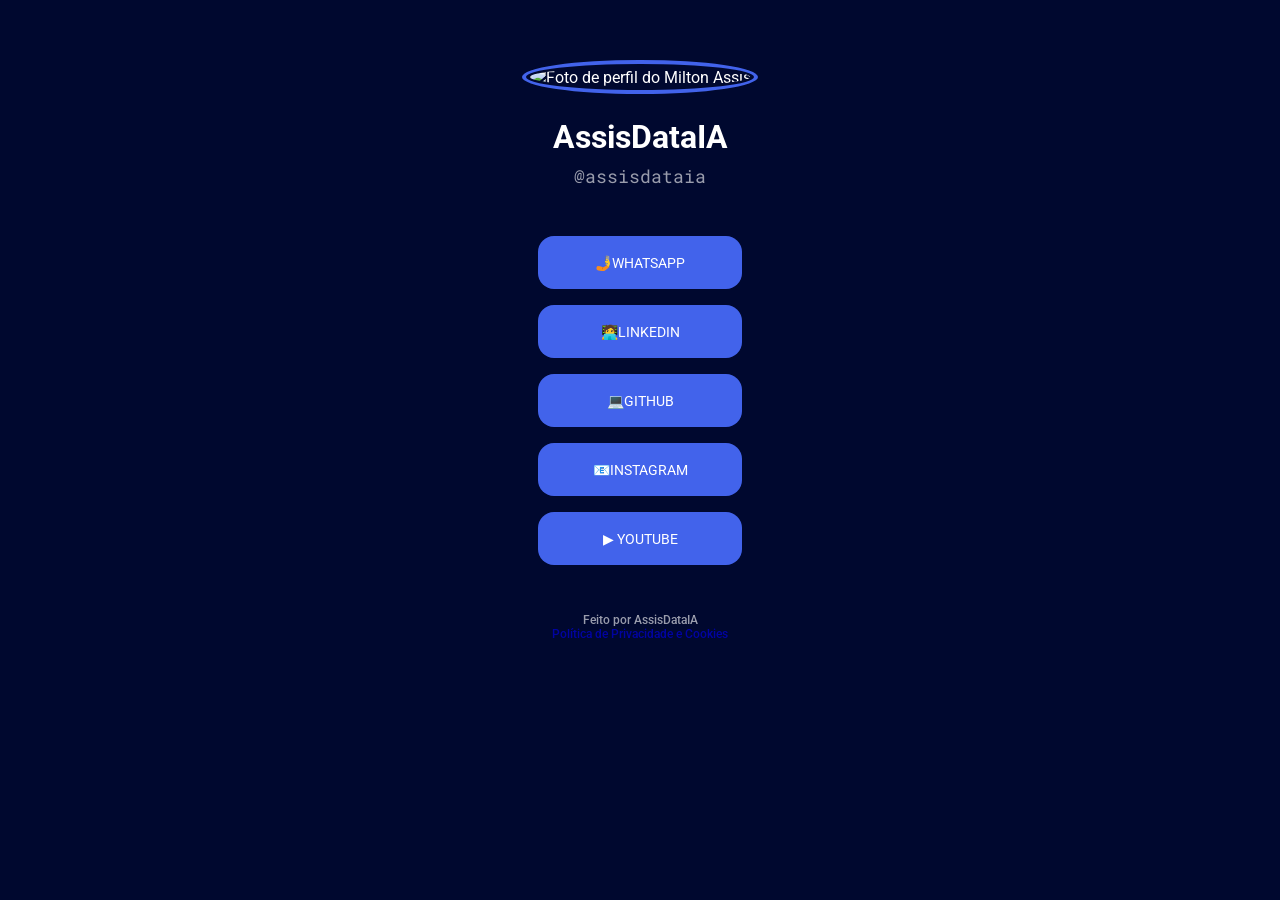
==== index.html @ 0b14fb2a "Initial commit" ====
<!DOCTYPE html>
<html lang="pt-br">
<head>
    <link rel="preconnect" href="https://fonts.googleapis.com" />
    <link rel="preconnect" href="https://fonts.gstatic.com" crossorigin />
    <meta charset="UTF-8" />
    <meta name="viewport" content="width=device-width, initial-scale=1.0" />
    <title>AssisDataIA - Início</title>
    <link href="https://fonts.googleapis.com/css2?family=Roboto+Mono&family=Roboto:wght@500;700&display=swap" rel="stylesheet" />
    <link rel="stylesheet" href="./styles.css" />
</head>

<body class="dark-blue">
    <div class="container">
        <img class="avatar" src="https://github.com/DevAssis.png" alt="Foto de perfil do Milton Assis" />
        <h1>AssisDataIA</h1>
        <p class="username">@assisdataia</p>
        <ul>
            <li><a href="https://wa.me/5544999812162?text=Olá%20DevAssis!" target="_blank">🤳Whatsapp</a></li>
            <li><a href="https://www.linkedin.com/in/miltonbispoassis/" target="_blank">🧑‍💻Linkedin</a></li>
            <li><a href="https://github.com/DevAssis" target="_blank">💻Github</a></li>
            <li><a href="https://www.instagram.com/assisdataia/" target="_blank">📧Instagram</a></li>
            <li><a href="https://www.youtube.com/channel/UCjLsXTiXJ6ayRNOHRwNuBCw" target="_blank">▶ Youtube</a></li>
        </ul>

        <footer>
            Feito por AssisDataIA
            <!-- Link para a política de privacidade no GitHub Pages -->
            <p><a href="/AssisDataIA/politica_privacidade.html" target="_blank">Política de Privacidade e Cookies</a></p>
        </footer>
    </div>
</body>
</html>
---- styles.css ----
* {
  margin: 0;
  padding: 0%;
  box-sizing: border-box;
}

a {
  text-decoration: none;
}

html {
  /* cirar variaveis */
  --bg-color: #EDF2FF;
  --text-color: #00082F;
  --primary-color: #4263EB;
  --primary-color-dark: #2a44ca;
}

body.dark-blue {
  --bg-color: #00082F;
  --text-color: #FFFFFF;
}

body.pink {
  --bg-color: #FFF0F6;
  --testr-color: #1F000B;
  --primary-color: #D6336C;
  --primary-color-dark: #A61E4D;
}


body {
  background: var(--bg-color);
  color: var(--text-color);
  font-family: 'Roboto', sans-serif;
}

.container {
  text-align: center;
  width: 300px;
  margin: 60px auto;
}

img {
  width: 100%;
}

img.avatar {
  border-radius: 50%;
  width: 100px;
  height: 100px;
  border: var(--primary-color) solid 4px;
  padding: 3.7px;
}

h1 {
  margin-top: 24px;
  margin-bottom: 8px;
  font-size: 32px;
}

.username {
  font-family: 'Roboto Mono', monospace;
  font-weight: 400;
  opacity: 0.6;
  font-size: 18px;
}

ul {
  list-style: none;
  margin: 48px;
}

/* style dos botoes */
ul li a {
  height: 53px;
  display: flex;
  align-items: center;
  justify-content: center;
  background: var(--primary-color);
  color: white;
  text-transform: uppercase;
  font-size: 14px;

  margin-bottom: 16px;
  border-radius: 16px;

  transition: background 400ms;
  /*Faz transição de cor lento  */
}

/* Alterar a cor do botao ao passar o mouse */
ul li a:hover {
  background: var(--primary-color-dark);
}

footer {
  font-weight: 500;
  font-size: 12px;
  opacity: 0.6;
  transition: opacity 400ms;
}

footer:hover {
  opacity: 1;
}
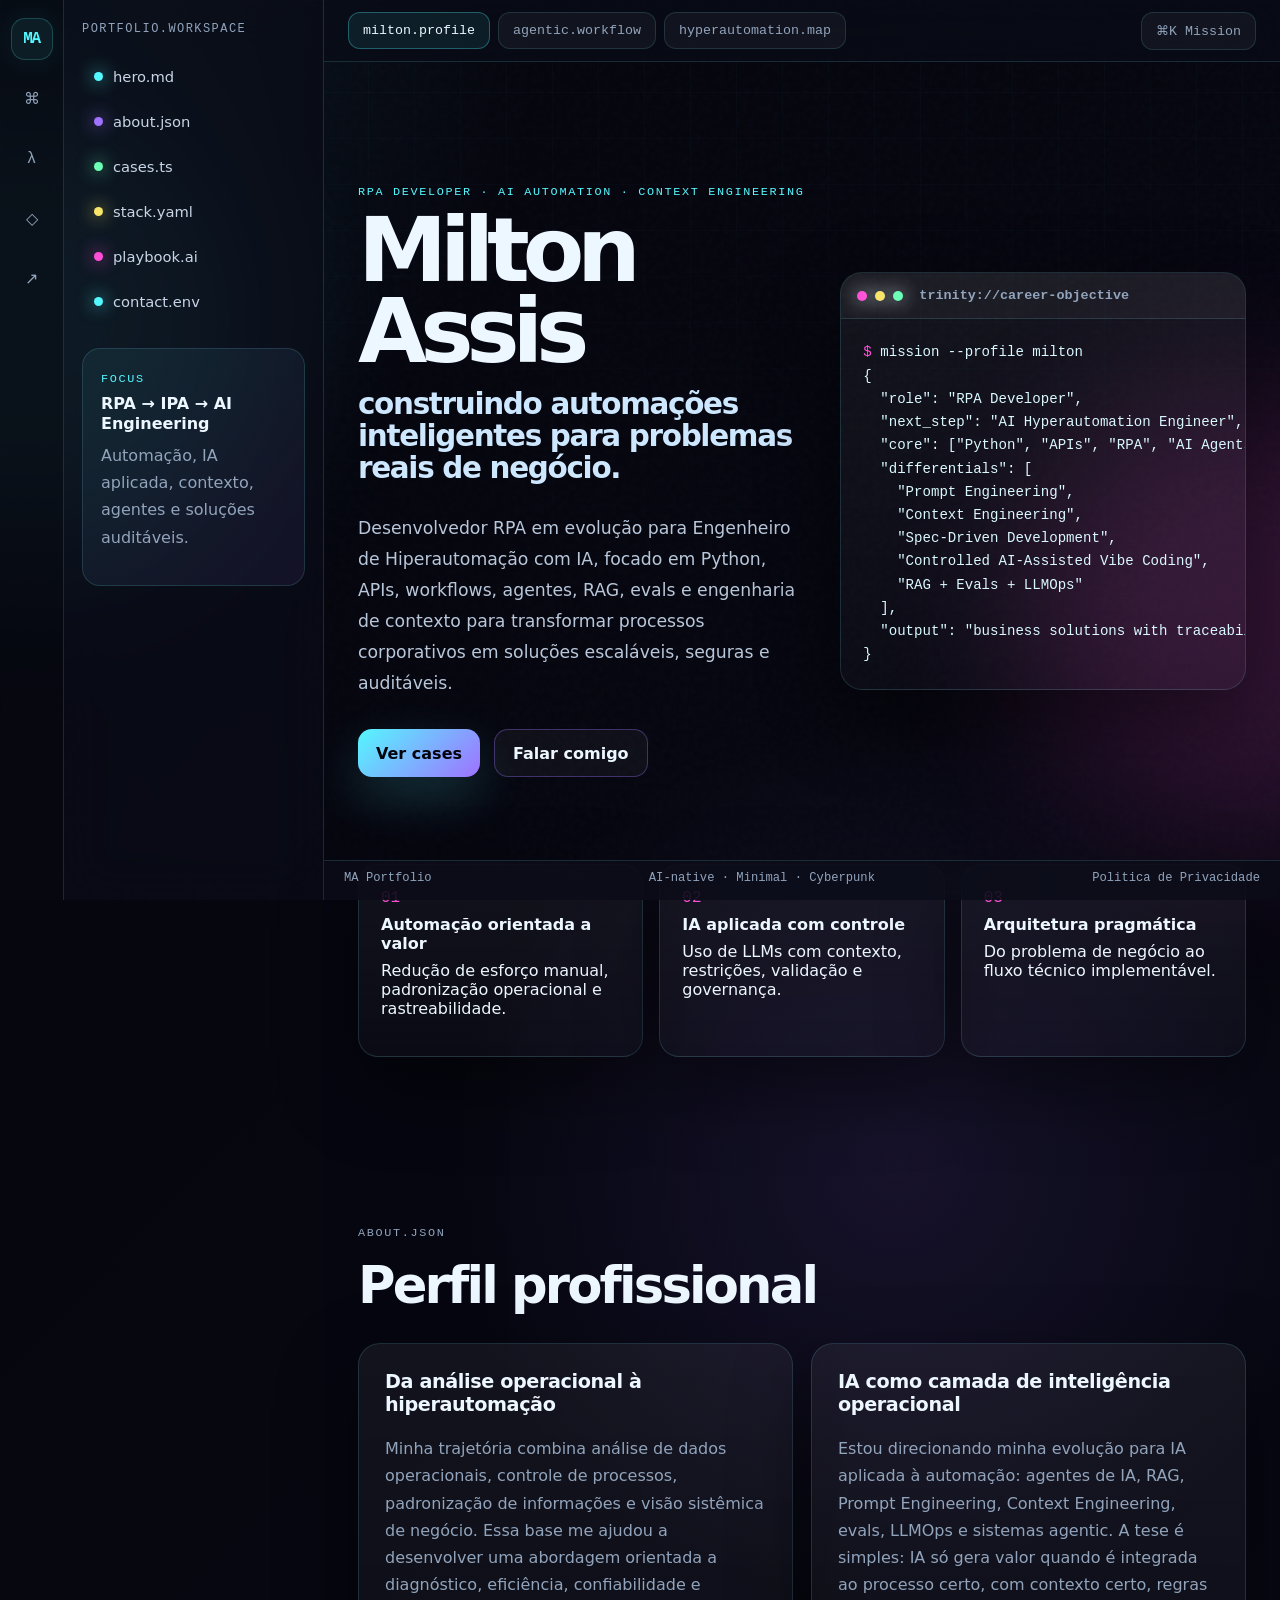
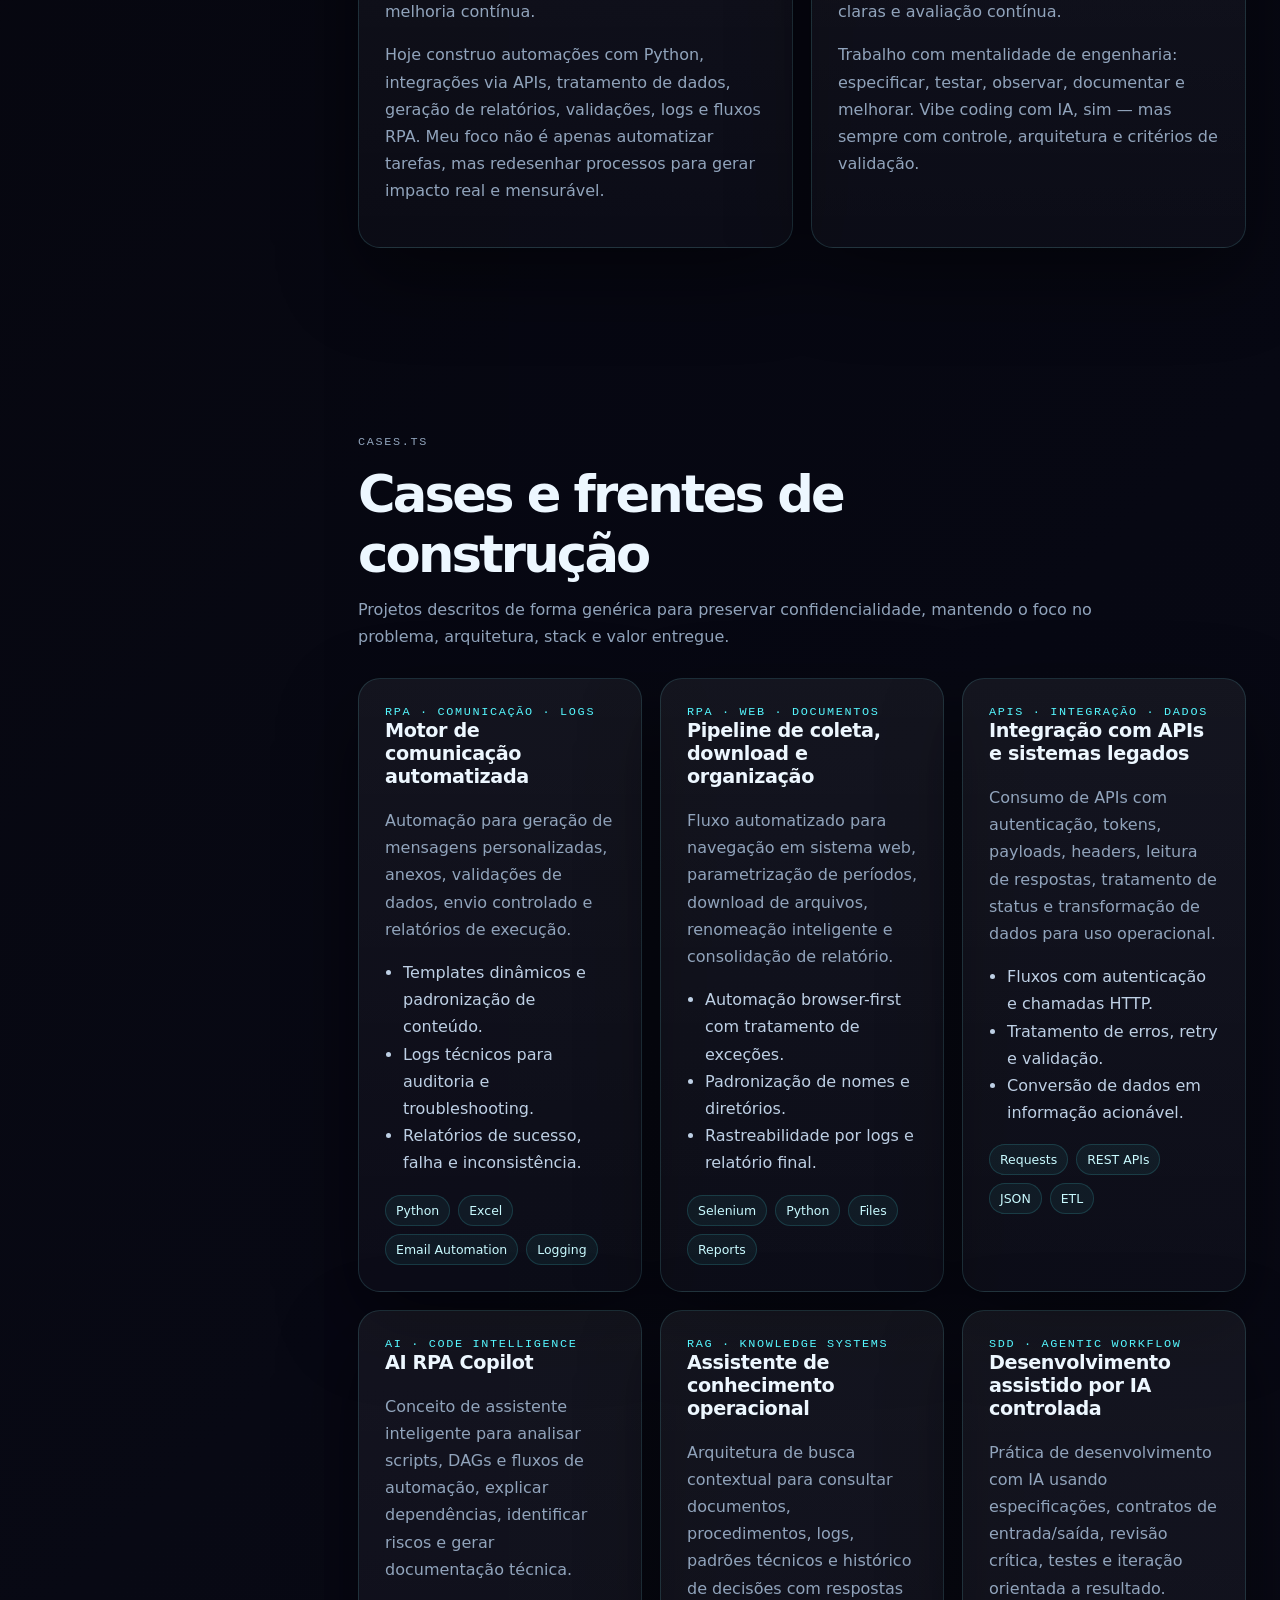
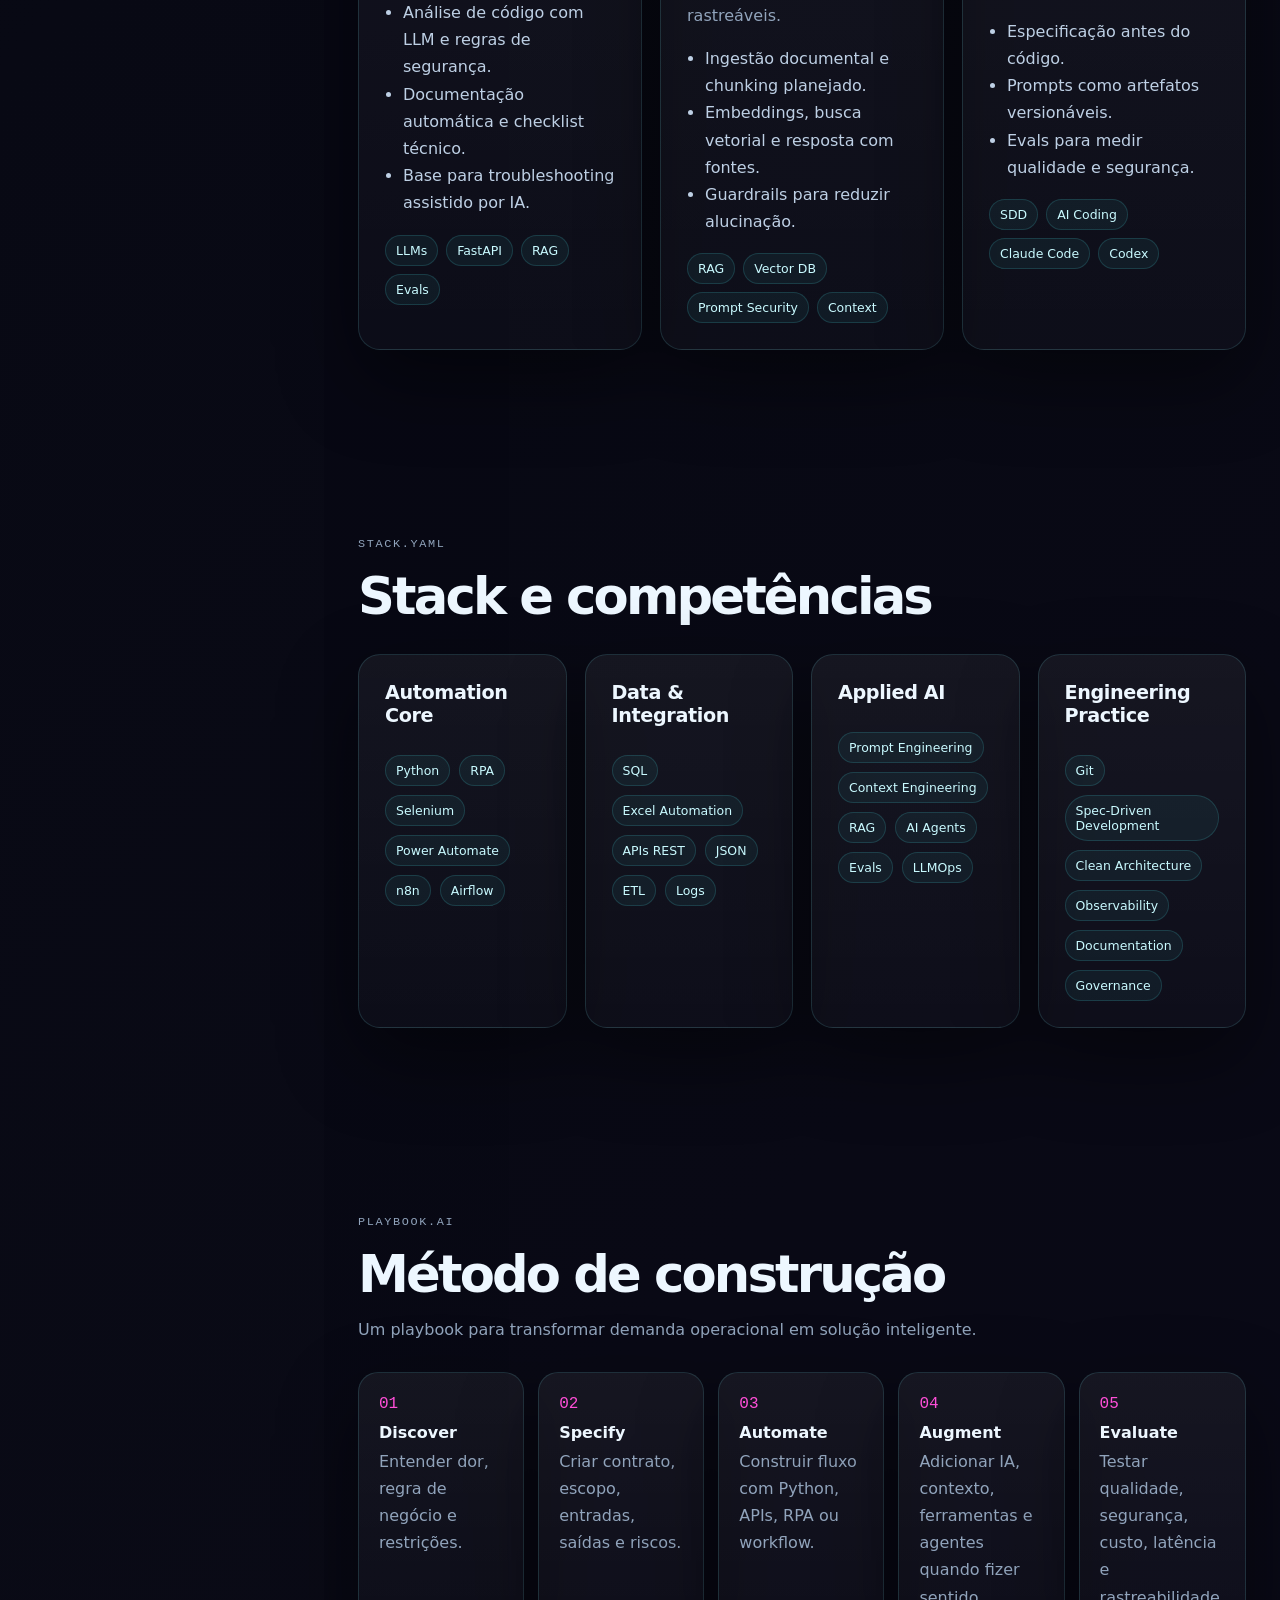
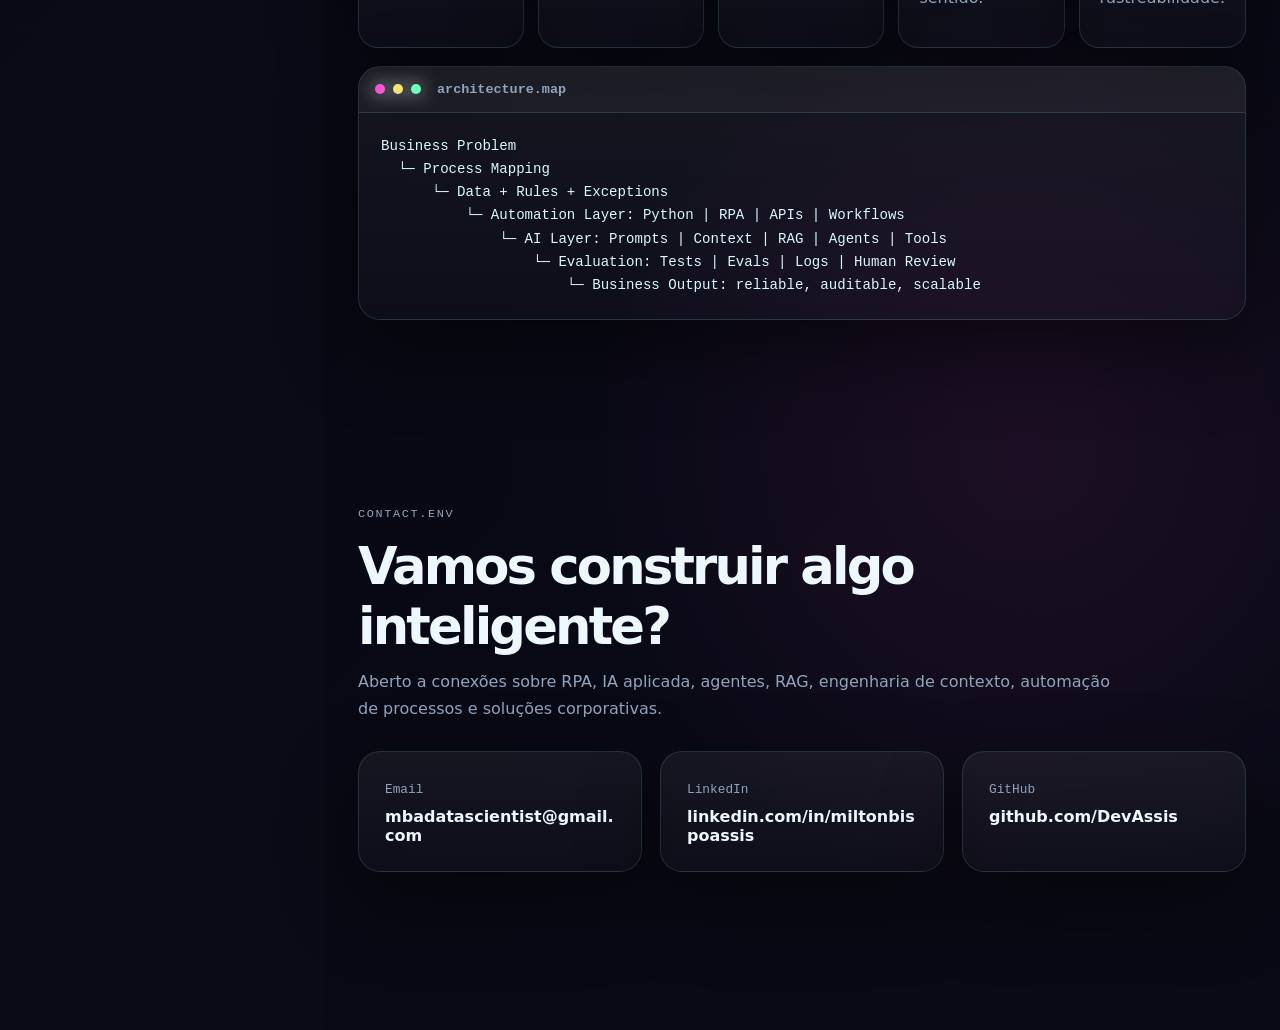
==== commit 4faf4796: "Atuallização do README.md para versão 1.0 do projeto, incluindo o documento de especificação detalha" ====
--- a/index.html
+++ b/index.html
@@ -1,33 +1,395 @@
-<!DOCTYPE html>
-<html lang="pt-br">
-<head>
-    <link rel="preconnect" href="https://fonts.googleapis.com" />
-    <link rel="preconnect" href="https://fonts.gstatic.com" crossorigin />
-    <meta charset="UTF-8" />
-    <meta name="viewport" content="width=device-width, initial-scale=1.0" />
-    <title>AssisDataIA - Início</title>
-    <link href="https://fonts.googleapis.com/css2?family=Roboto+Mono&family=Roboto:wght@500;700&display=swap" rel="stylesheet" />
-    <link rel="stylesheet" href="./styles.css" />
-</head>
-
-<body class="dark-blue">
-    <div class="container">
-        <img class="avatar" src="https://github.com/DevAssis.png" alt="Foto de perfil do Milton Assis" />
-        <h1>AssisDataIA</h1>
-        <p class="username">@assisdataia</p>
-        <ul>
-            <li><a href="https://wa.me/5544999812162?text=Olá%20DevAssis!" target="_blank">🤳Whatsapp</a></li>
-            <li><a href="https://www.linkedin.com/in/miltonbispoassis/" target="_blank">🧑‍💻Linkedin</a></li>
-            <li><a href="https://github.com/DevAssis" target="_blank">💻Github</a></li>
-            <li><a href="https://www.instagram.com/assisdataia/" target="_blank">📧Instagram</a></li>
-            <li><a href="https://www.youtube.com/channel/UCjLsXTiXJ6ayRNOHRwNuBCw" target="_blank">▶ Youtube</a></li>
-        </ul>
-
-        <footer>
-            Feito por AssisDataIA
-            <!-- Link para a política de privacidade no GitHub Pages -->
-            <p><a href="/AssisDataIA/politica_privacidade.html" target="_blank">Política de Privacidade e Cookies</a></p>
-        </footer>
-    </div>
-</body>
-</html>
+<!doctype html>
+<html lang="pt-BR">
+
+<head>
+  <meta charset="utf-8" />
+  <meta name="viewport" content="width=device-width, initial-scale=1" />
+  <meta name="description"
+    content="Portfólio de Milton Assis — RPA Developer em evolução para AI Hyperautomation Engineer, focado em Python, APIs, agentes de IA, RAG, Prompt Engineering e Context Engineering." />
+  <meta name="theme-color" content="#080914" />
+  <title>Milton Assis | AI Hyperautomation Portfolio</title>
+  <link rel="stylesheet" href="styles.css" />
+</head>
+
+<body>
+  <div class="noise"></div>
+  <div class="orb orb-a"></div>
+  <div class="orb orb-b"></div>
+
+  <div class="workspace-shell">
+    <aside class="activity-bar" aria-label="Navegação principal">
+      <a class="activity-logo" href="#top" aria-label="Início">MA</a>
+      <a href="#projects" title="Projetos" aria-label="Projetos">⌘</a>
+      <a href="#stack" title="Stack" aria-label="Stack">λ</a>
+      <a href="#method" title="Método" aria-label="Método">◇</a>
+      <a href="#contact" title="Contato" aria-label="Contato">↗</a>
+    </aside>
+
+    <aside class="explorer-panel">
+      <div class="panel-title">portfolio.workspace</div>
+      <nav class="file-tree" aria-label="Seções do portfólio">
+        <a href="#top"><span class="dot cyan"></span> hero.md</a>
+        <a href="#about"><span class="dot purple"></span> about.json</a>
+        <a href="#projects"><span class="dot green"></span> cases.ts</a>
+        <a href="#stack"><span class="dot yellow"></span> stack.yaml</a>
+        <a href="#method"><span class="dot pink"></span> playbook.ai</a>
+        <a href="#contact"><span class="dot cyan"></span> contact.env</a>
+      </nav>
+
+      <div class="mini-card">
+        <span class="mini-label">Focus</span>
+        <strong>RPA → IPA → AI Engineering</strong>
+        <p>Automação, IA aplicada, contexto, agentes e soluções auditáveis.</p>
+      </div>
+    </aside>
+
+    <main class="editor-surface" id="top">
+      <header class="topbar">
+        <div class="tabs" aria-label="Abas visuais">
+          <button class="tab active">milton.profile</button>
+          <button class="tab js-construction-tab" type="button"
+            data-feature="agentic.workflow">agentic.workflow</button>
+          <button class="tab js-construction-tab" type="button"
+            data-feature="hyperautomation.map">hyperautomation.map</button>
+        </div>
+        <button class="command-button" id="commandButton" type="button">⌘K Mission</button>
+      </header>
+
+      <section class="hero section-grid">
+        <div class="hero-copy reveal">
+          <p class="eyebrow">RPA Developer · AI Automation · Context Engineering</p>
+          <h1>
+            Milton Assis
+            <span>construindo automações inteligentes para problemas reais de negócio.</span>
+          </h1>
+          <p class="hero-text">
+            Desenvolvedor RPA em evolução para Engenheiro de Hiperautomação com IA,
+            focado em Python, APIs, workflows, agentes, RAG, evals e engenharia de contexto
+            para transformar processos corporativos em soluções escaláveis, seguras e auditáveis.
+          </p>
+
+          <div class="cta-row">
+            <a class="btn primary" href="#projects">Ver cases</a>
+            <a class="btn ghost" href="#contact">Falar comigo</a>
+          </div>
+        </div>
+
+        <div class="terminal-card reveal" aria-label="Resumo em formato de terminal">
+          <div class="terminal-header">
+            <span></span><span></span><span></span>
+            <strong>trinity://career-objective</strong>
+          </div>
+          <pre><code><span class="muted">$</span> mission --profile milton
+{
+  "role": "RPA Developer",
+  "next_step": "AI Hyperautomation Engineer",
+  "core": ["Python", "APIs", "RPA", "AI Agents"],
+  "differentials": [
+    "Prompt Engineering",
+    "Context Engineering",
+    "Spec-Driven Development",
+    "Controlled AI-Assisted Vibe Coding",
+    "RAG + Evals + LLMOps"
+  ],
+  "output": "business solutions with traceability"
+}</code></pre>
+        </div>
+      </section>
+
+      <section class="metrics-strip reveal" aria-label="Destaques profissionais">
+        <article>
+          <span>01</span>
+          <strong>Automação orientada a valor</strong>
+          <p>Redução de esforço manual, padronização operacional e rastreabilidade.</p>
+        </article>
+        <article>
+          <span>02</span>
+          <strong>IA aplicada com controle</strong>
+          <p>Uso de LLMs com contexto, restrições, validação e governança.</p>
+        </article>
+        <article>
+          <span>03</span>
+          <strong>Arquitetura pragmática</strong>
+          <p>Do problema de negócio ao fluxo técnico implementável.</p>
+        </article>
+      </section>
+
+      <section class="content-section" id="about">
+        <div class="section-heading reveal">
+          <p class="eyebrow">about.json</p>
+          <h2>Perfil profissional</h2>
+        </div>
+        <div class="about-grid">
+          <article class="glass-card reveal">
+            <h3>Da análise operacional à hiperautomação</h3>
+            <p>
+              Minha trajetória combina análise de dados operacionais, controle de processos,
+              padronização de informações e visão sistêmica de negócio. Essa base me ajudou a
+              desenvolver uma abordagem orientada a diagnóstico, eficiência, confiabilidade e
+              melhoria contínua.
+            </p>
+            <p>
+              Hoje construo automações com Python, integrações via APIs, tratamento de dados,
+              geração de relatórios, validações, logs e fluxos RPA. Meu foco não é apenas
+              automatizar tarefas, mas redesenhar processos para gerar impacto real e mensurável.
+            </p>
+          </article>
+          <article class="glass-card reveal">
+            <h3>IA como camada de inteligência operacional</h3>
+            <p>
+              Estou direcionando minha evolução para IA aplicada à automação: agentes de IA, RAG,
+              Prompt Engineering, Context Engineering, evals, LLMOps e sistemas agentic. A tese é
+              simples: IA só gera valor quando é integrada ao processo certo, com contexto certo,
+              regras claras e avaliação contínua.
+            </p>
+            <p>
+              Trabalho com mentalidade de engenharia: especificar, testar, observar, documentar e
+              melhorar. Vibe coding com IA, sim — mas sempre com controle, arquitetura e critérios
+              de validação.
+            </p>
+          </article>
+        </div>
+      </section>
+
+      <section class="content-section" id="projects">
+        <div class="section-heading reveal">
+          <p class="eyebrow">cases.ts</p>
+          <h2>Cases e frentes de construção</h2>
+          <p>
+            Projetos descritos de forma genérica para preservar confidencialidade, mantendo o foco
+            no problema, arquitetura, stack e valor entregue.
+          </p>
+        </div>
+
+        <div class="project-grid">
+          <article class="project-card reveal">
+            <div class="card-kicker">RPA · Comunicação · Logs</div>
+            <h3>Motor de comunicação automatizada</h3>
+            <p>
+              Automação para geração de mensagens personalizadas, anexos, validações de dados,
+              envio controlado e relatórios de execução.
+            </p>
+            <ul>
+              <li>Templates dinâmicos e padronização de conteúdo.</li>
+              <li>Logs técnicos para auditoria e troubleshooting.</li>
+              <li>Relatórios de sucesso, falha e inconsistência.</li>
+            </ul>
+            <div class="tags"><span>Python</span><span>Excel</span><span>Email Automation</span><span>Logging</span>
+            </div>
+          </article>
+
+          <article class="project-card reveal">
+            <div class="card-kicker">RPA · Web · Documentos</div>
+            <h3>Pipeline de coleta, download e organização</h3>
+            <p>
+              Fluxo automatizado para navegação em sistema web, parametrização de períodos,
+              download de arquivos, renomeação inteligente e consolidação de relatório.
+            </p>
+            <ul>
+              <li>Automação browser-first com tratamento de exceções.</li>
+              <li>Padronização de nomes e diretórios.</li>
+              <li>Rastreabilidade por logs e relatório final.</li>
+            </ul>
+            <div class="tags"><span>Selenium</span><span>Python</span><span>Files</span><span>Reports</span></div>
+          </article>
+
+          <article class="project-card reveal">
+            <div class="card-kicker">APIs · Integração · Dados</div>
+            <h3>Integração com APIs e sistemas legados</h3>
+            <p>
+              Consumo de APIs com autenticação, tokens, payloads, headers, leitura de respostas,
+              tratamento de status e transformação de dados para uso operacional.
+            </p>
+            <ul>
+              <li>Fluxos com autenticação e chamadas HTTP.</li>
+              <li>Tratamento de erros, retry e validação.</li>
+              <li>Conversão de dados em informação acionável.</li>
+            </ul>
+            <div class="tags"><span>Requests</span><span>REST APIs</span><span>JSON</span><span>ETL</span></div>
+          </article>
+
+          <article class="project-card reveal">
+            <div class="card-kicker">AI · Code Intelligence</div>
+            <h3>AI RPA Copilot</h3>
+            <p>
+              Conceito de assistente inteligente para analisar scripts, DAGs e fluxos de automação,
+              explicar dependências, identificar riscos e gerar documentação técnica.
+            </p>
+            <ul>
+              <li>Análise de código com LLM e regras de segurança.</li>
+              <li>Documentação automática e checklist técnico.</li>
+              <li>Base para troubleshooting assistido por IA.</li>
+            </ul>
+            <div class="tags"><span>LLMs</span><span>FastAPI</span><span>RAG</span><span>Evals</span></div>
+          </article>
+
+          <article class="project-card reveal">
+            <div class="card-kicker">RAG · Knowledge Systems</div>
+            <h3>Assistente de conhecimento operacional</h3>
+            <p>
+              Arquitetura de busca contextual para consultar documentos, procedimentos, logs,
+              padrões técnicos e histórico de decisões com respostas rastreáveis.
+            </p>
+            <ul>
+              <li>Ingestão documental e chunking planejado.</li>
+              <li>Embeddings, busca vetorial e resposta com fontes.</li>
+              <li>Guardrails para reduzir alucinação.</li>
+            </ul>
+            <div class="tags"><span>RAG</span><span>Vector DB</span><span>Prompt Security</span><span>Context</span>
+            </div>
+          </article>
+
+          <article class="project-card reveal">
+            <div class="card-kicker">SDD · Agentic Workflow</div>
+            <h3>Desenvolvimento assistido por IA controlada</h3>
+            <p>
+              Prática de desenvolvimento com IA usando especificações, contratos de entrada/saída,
+              revisão crítica, testes e iteração orientada a resultado.
+            </p>
+            <ul>
+              <li>Especificação antes do código.</li>
+              <li>Prompts como artefatos versionáveis.</li>
+              <li>Evals para medir qualidade e segurança.</li>
+            </ul>
+            <div class="tags"><span>SDD</span><span>AI Coding</span><span>Claude Code</span><span>Codex</span></div>
+          </article>
+        </div>
+      </section>
+
+      <section class="content-section" id="stack">
+        <div class="section-heading reveal">
+          <p class="eyebrow">stack.yaml</p>
+          <h2>Stack e competências</h2>
+        </div>
+
+        <div class="stack-grid reveal">
+          <div class="stack-column">
+            <h3>Automation Core</h3>
+            <span>Python</span><span>RPA</span><span>Selenium</span><span>Power
+              Automate</span><span>n8n</span><span>Airflow</span>
+          </div>
+          <div class="stack-column">
+            <h3>Data & Integration</h3>
+            <span>SQL</span><span>Excel Automation</span><span>APIs
+              REST</span><span>JSON</span><span>ETL</span><span>Logs</span>
+          </div>
+          <div class="stack-column">
+            <h3>Applied AI</h3>
+            <span>Prompt Engineering</span><span>Context Engineering</span><span>RAG</span><span>AI
+              Agents</span><span>Evals</span><span>LLMOps</span>
+          </div>
+          <div class="stack-column">
+            <h3>Engineering Practice</h3>
+            <span>Git</span><span>Spec-Driven Development</span><span>Clean
+              Architecture</span><span>Observability</span><span>Documentation</span><span>Governance</span>
+          </div>
+        </div>
+      </section>
+
+      <section class="content-section" id="method">
+        <div class="section-heading reveal">
+          <p class="eyebrow">playbook.ai</p>
+          <h2>Método de construção</h2>
+          <p>Um playbook para transformar demanda operacional em solução inteligente.</p>
+        </div>
+
+        <div class="pipeline reveal" aria-label="Pipeline de solução">
+          <div><span>01</span><strong>Discover</strong>
+            <p>Entender dor, regra de negócio e restrições.</p>
+          </div>
+          <div><span>02</span><strong>Specify</strong>
+            <p>Criar contrato, escopo, entradas, saídas e riscos.</p>
+          </div>
+          <div><span>03</span><strong>Automate</strong>
+            <p>Construir fluxo com Python, APIs, RPA ou workflow.</p>
+          </div>
+          <div><span>04</span><strong>Augment</strong>
+            <p>Adicionar IA, contexto, ferramentas e agentes quando fizer sentido.</p>
+          </div>
+          <div><span>05</span><strong>Evaluate</strong>
+            <p>Testar qualidade, segurança, custo, latência e rastreabilidade.</p>
+          </div>
+        </div>
+
+        <div class="code-window reveal">
+          <div class="terminal-header">
+            <span></span><span></span><span></span>
+            <strong>architecture.map</strong>
+          </div>
+          <pre><code>Business Problem
+  └─ Process Mapping
+      └─ Data + Rules + Exceptions
+          └─ Automation Layer: Python | RPA | APIs | Workflows
+              └─ AI Layer: Prompts | Context | RAG | Agents | Tools
+                  └─ Evaluation: Tests | Evals | Logs | Human Review
+                      └─ Business Output: reliable, auditable, scalable</code></pre>
+        </div>
+      </section>
+
+      <section class="content-section contact-section" id="contact">
+        <div class="section-heading reveal">
+          <p class="eyebrow">contact.env</p>
+          <h2>Vamos construir algo inteligente?</h2>
+          <p>
+            Aberto a conexões sobre RPA, IA aplicada, agentes, RAG, engenharia de contexto,
+            automação de processos e soluções corporativas.
+          </p>
+        </div>
+
+        <div class="contact-grid reveal">
+          <a class="contact-card" href="mailto:mbadatascientist@gmail.com">
+            <span>Email</span>
+            <strong>mbadatascientist@gmail.com</strong>
+          </a>
+          <a class="contact-card" href="https://linkedin.com/in/miltonbispoassis" target="_blank" rel="noreferrer">
+            <span>LinkedIn</span>
+            <strong>linkedin.com/in/miltonbispoassis</strong>
+          </a>
+          <a class="contact-card" href="https://github.com/DevAssis" target="_blank" rel="noreferrer">
+            <span>GitHub</span>
+            <strong>github.com/DevAssis</strong>
+          </a>
+        </div>
+      </section>
+
+      <footer class="statusbar">
+        <span>MA Portfolio</span>
+        <span>AI-native · Minimal · Cyberpunk</span>
+        <span><a href="politica_privacidade.html">Politica de Privacidade</a></span>
+      </footer>
+    </main>
+  </div>
+
+  <div class="command-palette" id="commandPalette" aria-hidden="true" aria-labelledby="commandPaletteTitle"
+    role="dialog" aria-modal="true" tabindex="-1">
+    <div class="palette-box">
+      <h2 class="sr-only" id="commandPaletteTitle">Paleta de comandos</h2>
+      <div class="palette-input">⌘K <span>mission.search</span></div>
+      <a href="#projects">Ver cases de automação</a>
+      <a href="#stack">Explorar stack técnica</a>
+      <a href="#method">Ver método de construção</a>
+      <a href="#contact">Abrir contato</a>
+      <a href="politica_privacidade.html">Abrir politica de privacidade</a>
+    </div>
+  </div>
+
+  <div class="construction-modal" id="constructionModal" aria-hidden="true" aria-labelledby="constructionTitle"
+    role="dialog" aria-modal="true" tabindex="-1">
+    <div class="construction-box">
+      <p class="mini-label">status.system</p>
+      <h2 id="constructionTitle">Pagina em construcao</h2>
+      <p>
+        A guia <strong id="constructionFeatureName">feature</strong> ainda esta em desenvolvimento.
+      </p>
+      <p class="construction-subtext">
+        Em breve esta area tera conteudo completo sobre <strong id="constructionFeatureName">feature</strong>. Fique a
+        vontade para explorar as outras seções do portfolio ou entrar em contato para saber mais!
+      </p>
+      <button class="btn ghost construction-close" id="constructionCloseButton" type="button">Fechar</button>
+    </div>
+  </div>
+
+  <script src="script.js"></script>
+</body>
+
+</html>
--- a/styles.css
+++ b/styles.css
@@ -1,106 +1,885 @@
-* {
-  margin: 0;
-  padding: 0%;
-  box-sizing: border-box;
-}
-
-a {
-  text-decoration: none;
-}
-
-html {
-  /* cirar variaveis */
-  --bg-color: #EDF2FF;
-  --text-color: #00082F;
-  --primary-color: #4263EB;
-  --primary-color-dark: #2a44ca;
-}
-
-body.dark-blue {
-  --bg-color: #00082F;
-  --text-color: #FFFFFF;
-}
-
-body.pink {
-  --bg-color: #FFF0F6;
-  --testr-color: #1F000B;
-  --primary-color: #D6336C;
-  --primary-color-dark: #A61E4D;
-}
-
-
-body {
-  background: var(--bg-color);
-  color: var(--text-color);
-  font-family: 'Roboto', sans-serif;
-}
-
-.container {
-  text-align: center;
-  width: 300px;
-  margin: 60px auto;
-}
-
-img {
-  width: 100%;
-}
-
-img.avatar {
-  border-radius: 50%;
-  width: 100px;
-  height: 100px;
-  border: var(--primary-color) solid 4px;
-  padding: 3.7px;
-}
-
-h1 {
-  margin-top: 24px;
-  margin-bottom: 8px;
-  font-size: 32px;
-}
-
-.username {
-  font-family: 'Roboto Mono', monospace;
-  font-weight: 400;
-  opacity: 0.6;
-  font-size: 18px;
-}
-
-ul {
-  list-style: none;
-  margin: 48px;
-}
-
-/* style dos botoes */
-ul li a {
-  height: 53px;
-  display: flex;
-  align-items: center;
-  justify-content: center;
-  background: var(--primary-color);
-  color: white;
-  text-transform: uppercase;
-  font-size: 14px;
-
-  margin-bottom: 16px;
-  border-radius: 16px;
-
-  transition: background 400ms;
-  /*Faz transição de cor lento  */
-}
-
-/* Alterar a cor do botao ao passar o mouse */
-ul li a:hover {
-  background: var(--primary-color-dark);
-}
-
-footer {
-  font-weight: 500;
-  font-size: 12px;
-  opacity: 0.6;
-  transition: opacity 400ms;
-}
-
-footer:hover {
-  opacity: 1;
-}+:root {
+  --bg: #070711;
+  --bg-2: #0d1020;
+  --panel: rgba(15, 18, 34, 0.78);
+  --panel-2: rgba(20, 25, 48, 0.64);
+  --border: rgba(130, 245, 255, 0.14);
+  --border-strong: rgba(159, 114, 255, 0.34);
+  --text: #edf7ff;
+  --muted: #91a4bc;
+  --cyan: #55f7ff;
+  --purple: #9f72ff;
+  --pink: #ff4fd8;
+  --green: #6cffb5;
+  --yellow: #f7e46a;
+  --shadow: 0 30px 80px rgba(0, 0, 0, 0.45);
+  --radius: 22px;
+  --font: Inter, ui-sans-serif, system-ui, -apple-system, BlinkMacSystemFont, "Segoe UI", sans-serif;
+  --mono: "Cascadia Code", "Fira Code", "SFMono-Regular", Consolas, monospace;
+}
+
+* {
+  box-sizing: border-box;
+}
+
+html {
+  scroll-behavior: smooth;
+}
+
+body {
+  margin: 0;
+  min-height: 100vh;
+  background:
+    radial-gradient(circle at top left, rgba(85, 247, 255, 0.12), transparent 34rem),
+    radial-gradient(circle at 70% 20%, rgba(159, 114, 255, 0.14), transparent 28rem),
+    radial-gradient(circle at 80% 90%, rgba(255, 79, 216, 0.10), transparent 28rem),
+    linear-gradient(135deg, #05050c 0%, #080914 46%, #0c0c18 100%);
+  color: var(--text);
+  font-family: var(--font);
+  overflow-x: hidden;
+}
+
+body::before {
+  content: "";
+  position: fixed;
+  inset: 0;
+  pointer-events: none;
+  background-image:
+    linear-gradient(rgba(85, 247, 255, 0.035) 1px, transparent 1px),
+    linear-gradient(90deg, rgba(85, 247, 255, 0.035) 1px, transparent 1px);
+  background-size: 46px 46px;
+  mask-image: linear-gradient(to bottom, rgba(0,0,0,.9), transparent 85%);
+}
+
+a {
+  color: inherit;
+  text-decoration: none;
+}
+
+:focus-visible {
+  outline: 2px solid rgba(85, 247, 255, 0.8);
+  outline-offset: 3px;
+}
+
+.sr-only {
+  position: absolute;
+  width: 1px;
+  height: 1px;
+  padding: 0;
+  margin: -1px;
+  overflow: hidden;
+  clip: rect(0, 0, 0, 0);
+  white-space: nowrap;
+  border: 0;
+}
+
+.noise {
+  position: fixed;
+  inset: 0;
+  pointer-events: none;
+  opacity: 0.08;
+  background-image: url("data:image/svg+xml,%3Csvg viewBox='0 0 200 200' xmlns='http://www.w3.org/2000/svg'%3E%3Cfilter id='n'%3E%3CfeTurbulence type='fractalNoise' baseFrequency='.75' numOctaves='3' stitchTiles='stitch'/%3E%3C/filter%3E%3Crect width='100%25' height='100%25' filter='url(%23n)' opacity='.35'/%3E%3C/svg%3E");
+  z-index: 0;
+}
+
+.orb {
+  position: fixed;
+  width: 28rem;
+  height: 28rem;
+  border-radius: 999px;
+  filter: blur(80px);
+  opacity: 0.22;
+  pointer-events: none;
+}
+
+.orb-a {
+  left: -12rem;
+  top: 8rem;
+  background: var(--cyan);
+}
+
+.orb-b {
+  right: -12rem;
+  bottom: 4rem;
+  background: var(--pink);
+}
+
+.workspace-shell {
+  position: relative;
+  z-index: 1;
+  min-height: 100vh;
+  display: grid;
+  grid-template-columns: 64px 260px minmax(0, 1fr);
+  gap: 0;
+}
+
+.activity-bar,
+.explorer-panel,
+.topbar,
+.statusbar {
+  backdrop-filter: blur(24px);
+}
+
+.activity-bar {
+  position: sticky;
+  top: 0;
+  height: 100vh;
+  background: rgba(7, 8, 17, 0.82);
+  border-right: 1px solid var(--border);
+  display: flex;
+  flex-direction: column;
+  align-items: center;
+  padding: 18px 10px;
+  gap: 18px;
+}
+
+.activity-bar a {
+  width: 42px;
+  height: 42px;
+  border-radius: 14px;
+  display: grid;
+  place-items: center;
+  color: var(--muted);
+  border: 1px solid transparent;
+  transition: 0.2s ease;
+  font-family: var(--mono);
+}
+
+.activity-bar a:hover,
+.activity-logo {
+  color: var(--cyan) !important;
+  border-color: rgba(85, 247, 255, 0.2) !important;
+  background: rgba(85, 247, 255, 0.07);
+  box-shadow: 0 0 30px rgba(85, 247, 255, 0.08);
+}
+
+.activity-logo {
+  font-weight: 900;
+  letter-spacing: -0.08em;
+}
+
+.explorer-panel {
+  position: sticky;
+  top: 0;
+  height: 100vh;
+  background: rgba(10, 12, 24, 0.74);
+  border-right: 1px solid var(--border);
+  padding: 22px 18px;
+  overflow: auto;
+}
+
+.panel-title {
+  color: var(--muted);
+  font-family: var(--mono);
+  font-size: 0.75rem;
+  text-transform: uppercase;
+  letter-spacing: 0.12em;
+  margin-bottom: 22px;
+}
+
+.file-tree {
+  display: grid;
+  gap: 8px;
+}
+
+.file-tree a {
+  display: flex;
+  align-items: center;
+  gap: 10px;
+  padding: 10px 12px;
+  border-radius: 12px;
+  color: #c8d5e6;
+  font-size: 0.92rem;
+  transition: 0.18s ease;
+}
+
+.file-tree a:hover {
+  color: var(--text);
+  background: rgba(255, 255, 255, 0.055);
+}
+
+.dot {
+  width: 9px;
+  height: 9px;
+  border-radius: 99px;
+  display: inline-flex;
+  box-shadow: 0 0 18px currentColor;
+}
+
+.cyan { color: var(--cyan); background: var(--cyan); }
+.purple { color: var(--purple); background: var(--purple); }
+.green { color: var(--green); background: var(--green); }
+.yellow { color: var(--yellow); background: var(--yellow); }
+.pink { color: var(--pink); background: var(--pink); }
+
+.mini-card {
+  margin-top: 28px;
+  padding: 18px;
+  border: 1px solid var(--border);
+  border-radius: 18px;
+  background: linear-gradient(135deg, rgba(85,247,255,0.07), rgba(159,114,255,0.08));
+}
+
+.mini-label,
+.eyebrow,
+.card-kicker {
+  color: var(--cyan);
+  font-family: var(--mono);
+  font-size: 0.74rem;
+  letter-spacing: 0.14em;
+  text-transform: uppercase;
+}
+
+.mini-card strong {
+  display: block;
+  margin: 8px 0;
+  line-height: 1.25;
+}
+
+.mini-card p,
+.section-heading p,
+.project-card p,
+.about-grid p,
+.pipeline p {
+  color: var(--muted);
+  line-height: 1.7;
+}
+
+.editor-surface {
+  min-width: 0;
+  background: rgba(7, 7, 17, 0.24);
+}
+
+.topbar {
+  position: sticky;
+  top: 0;
+  z-index: 10;
+  height: 62px;
+  padding: 0 24px;
+  display: flex;
+  align-items: center;
+  justify-content: space-between;
+  background: rgba(10, 12, 24, 0.68);
+  border-bottom: 1px solid var(--border);
+}
+
+.tabs {
+  display: flex;
+  gap: 8px;
+  overflow-x: auto;
+}
+
+.tab,
+.command-button {
+  border: 1px solid var(--border);
+  background: rgba(255, 255, 255, 0.045);
+  color: var(--muted);
+  border-radius: 12px;
+  padding: 10px 14px;
+  font-family: var(--mono);
+  cursor: pointer;
+}
+
+.tab.active,
+.command-button:hover {
+  color: var(--text);
+  border-color: rgba(85, 247, 255, 0.3);
+  background: rgba(85, 247, 255, 0.08);
+}
+
+.section-grid,
+.content-section {
+  max-width: 1180px;
+  margin: 0 auto;
+  padding: 92px 34px;
+}
+
+.hero {
+  min-height: calc(100vh - 62px);
+  display: grid;
+  grid-template-columns: minmax(0, 1.05fr) minmax(320px, 0.95fr);
+  align-items: center;
+  gap: 34px;
+}
+
+h1,
+h2,
+h3,
+p {
+  margin-top: 0;
+}
+
+h1 {
+  font-size: clamp(3rem, 7vw, 6.6rem);
+  line-height: 0.9;
+  letter-spacing: -0.08em;
+  margin-bottom: 28px;
+}
+
+h1 span {
+  display: block;
+  margin-top: 16px;
+  font-size: clamp(1.4rem, 2.3vw, 2.3rem);
+  line-height: 1.1;
+  letter-spacing: -0.045em;
+  color: #cde7ff;
+  max-width: 850px;
+}
+
+h2 {
+  font-size: clamp(2rem, 4vw, 4rem);
+  letter-spacing: -0.055em;
+  margin-bottom: 12px;
+}
+
+h3 {
+  font-size: 1.2rem;
+  letter-spacing: -0.02em;
+}
+
+.hero-text {
+  max-width: 760px;
+  color: #b8c7da;
+  font-size: 1.08rem;
+  line-height: 1.8;
+}
+
+.cta-row {
+  display: flex;
+  flex-wrap: wrap;
+  gap: 14px;
+  margin-top: 30px;
+}
+
+.btn {
+  display: inline-flex;
+  align-items: center;
+  justify-content: center;
+  min-height: 48px;
+  padding: 0 18px;
+  border-radius: 14px;
+  font-weight: 750;
+  transition: transform .2s ease, box-shadow .2s ease, border-color .2s ease;
+}
+
+.btn:hover {
+  transform: translateY(-2px);
+}
+
+.btn.primary {
+  background: linear-gradient(135deg, var(--cyan), var(--purple));
+  color: #02030b;
+  box-shadow: 0 20px 50px rgba(85, 247, 255, 0.18);
+}
+
+.btn.ghost {
+  border: 1px solid var(--border-strong);
+  background: rgba(255, 255, 255, 0.04);
+}
+
+.terminal-card,
+.code-window,
+.glass-card,
+.project-card,
+.stack-column,
+.pipeline div,
+.contact-card,
+.metrics-strip article {
+  border: 1px solid var(--border);
+  background: linear-gradient(180deg, rgba(255,255,255,0.055), rgba(255,255,255,0.025));
+  box-shadow: var(--shadow);
+}
+
+.terminal-card,
+.code-window {
+  border-radius: var(--radius);
+  overflow: hidden;
+}
+
+.terminal-header {
+  height: 46px;
+  display: flex;
+  align-items: center;
+  gap: 8px;
+  padding: 0 16px;
+  border-bottom: 1px solid var(--border);
+  background: rgba(255, 255, 255, 0.04);
+}
+
+.terminal-header span {
+  width: 10px;
+  height: 10px;
+  border-radius: 99px;
+  background: var(--pink);
+  box-shadow: 0 0 18px currentColor;
+}
+
+.terminal-header span:nth-child(2) { background: var(--yellow); }
+.terminal-header span:nth-child(3) { background: var(--green); }
+.terminal-header strong {
+  margin-left: 8px;
+  color: var(--muted);
+  font-family: var(--mono);
+  font-size: 0.84rem;
+}
+
+pre {
+  margin: 0;
+  padding: 22px;
+  overflow: auto;
+  color: #daf8ff;
+  font-family: var(--mono);
+  font-size: 0.88rem;
+  line-height: 1.65;
+}
+
+.muted {
+  color: var(--pink);
+}
+
+.metrics-strip {
+  max-width: 1180px;
+  margin: -36px auto 0;
+  padding: 0 34px 74px;
+  display: grid;
+  grid-template-columns: repeat(3, 1fr);
+  gap: 16px;
+}
+
+.metrics-strip article {
+  padding: 22px;
+  border-radius: 20px;
+}
+
+.metrics-strip span,
+.pipeline span {
+  color: var(--pink);
+  font-family: var(--mono);
+}
+
+.metrics-strip strong {
+  display: block;
+  margin: 8px 0;
+}
+
+.section-heading {
+  max-width: 760px;
+  margin-bottom: 28px;
+}
+
+.about-grid,
+.project-grid,
+.contact-grid {
+  display: grid;
+  gap: 18px;
+}
+
+.about-grid {
+  grid-template-columns: repeat(2, 1fr);
+}
+
+.glass-card,
+.project-card,
+.stack-column,
+.contact-card {
+  border-radius: var(--radius);
+  padding: 26px;
+}
+
+.project-grid {
+  grid-template-columns: repeat(3, minmax(0, 1fr));
+}
+
+.project-card {
+  min-height: 100%;
+  transition: transform .2s ease, border-color .2s ease, background .2s ease;
+}
+
+.project-card:hover,
+.contact-card:hover {
+  transform: translateY(-4px);
+  border-color: rgba(85, 247, 255, 0.34);
+  background: linear-gradient(180deg, rgba(85,247,255,0.07), rgba(159,114,255,0.04));
+}
+
+.project-card ul {
+  padding-left: 18px;
+  color: #bed0e5;
+  line-height: 1.7;
+}
+
+.tags {
+  display: flex;
+  flex-wrap: wrap;
+  gap: 8px;
+  margin-top: 18px;
+}
+
+.tags span,
+.stack-column span {
+  display: inline-flex;
+  border: 1px solid rgba(85, 247, 255, 0.15);
+  background: rgba(85, 247, 255, 0.055);
+  color: #c9faff;
+  padding: 7px 10px;
+  border-radius: 999px;
+  font-size: 0.78rem;
+}
+
+.stack-grid {
+  display: grid;
+  grid-template-columns: repeat(4, minmax(0, 1fr));
+  gap: 18px;
+}
+
+.stack-column {
+  display: flex;
+  flex-wrap: wrap;
+  align-content: flex-start;
+  gap: 9px;
+}
+
+.stack-column h3 {
+  width: 100%;
+}
+
+.pipeline {
+  display: grid;
+  grid-template-columns: repeat(5, 1fr);
+  gap: 14px;
+  margin-bottom: 18px;
+}
+
+.pipeline div {
+  border-radius: 20px;
+  padding: 20px;
+}
+
+.pipeline strong {
+  display: block;
+  margin: 10px 0 6px;
+}
+
+.contact-section {
+  padding-bottom: 120px;
+}
+
+.contact-grid {
+  grid-template-columns: repeat(3, 1fr);
+}
+
+.contact-card {
+  display: block;
+}
+
+.contact-card span {
+  color: var(--muted);
+  font-family: var(--mono);
+  font-size: 0.8rem;
+}
+
+.contact-card strong {
+  display: block;
+  margin-top: 10px;
+  overflow-wrap: anywhere;
+}
+
+.statusbar {
+  position: sticky;
+  bottom: 0;
+  min-height: 40px;
+  display: flex;
+  justify-content: space-between;
+  gap: 12px;
+  padding: 10px 20px;
+  background: rgba(10, 12, 24, 0.8);
+  border-top: 1px solid var(--border);
+  color: var(--muted);
+  font-family: var(--mono);
+  font-size: 0.76rem;
+}
+
+.command-palette {
+  position: fixed;
+  inset: 0;
+  z-index: 50;
+  display: none;
+  align-items: flex-start;
+  justify-content: center;
+  padding-top: 12vh;
+  background: rgba(0, 0, 0, 0.46);
+  backdrop-filter: blur(10px);
+}
+
+.command-palette.open {
+  display: flex;
+}
+
+.construction-modal {
+  position: fixed;
+  inset: 0;
+  z-index: 55;
+  display: none;
+  align-items: center;
+  justify-content: center;
+  padding: 20px;
+  background: rgba(0, 0, 0, 0.5);
+  backdrop-filter: blur(10px);
+}
+
+.construction-modal.open {
+  display: flex;
+}
+
+.construction-box {
+  width: min(560px, calc(100vw - 32px));
+  border: 1px solid var(--border-strong);
+  background: rgba(10, 12, 24, 0.95);
+  border-radius: 22px;
+  padding: 24px;
+  box-shadow: var(--shadow);
+}
+
+.construction-box h2 {
+  font-size: clamp(1.6rem, 3vw, 2.2rem);
+  letter-spacing: -0.03em;
+  margin-bottom: 12px;
+}
+
+.construction-box p {
+  color: #cad8ea;
+  line-height: 1.7;
+}
+
+.construction-box strong {
+  color: var(--cyan);
+  font-family: var(--mono);
+}
+
+.construction-subtext {
+  color: var(--muted) !important;
+  margin-bottom: 22px;
+}
+
+.construction-close {
+  min-height: 44px;
+}
+
+.palette-box {
+  width: min(560px, calc(100vw - 32px));
+  border: 1px solid var(--border-strong);
+  background: rgba(10, 12, 24, 0.94);
+  border-radius: 22px;
+  padding: 12px;
+  box-shadow: var(--shadow);
+}
+
+.palette-input {
+  padding: 16px;
+  border-radius: 14px;
+  background: rgba(255,255,255,0.05);
+  color: var(--cyan);
+  font-family: var(--mono);
+  margin-bottom: 8px;
+}
+
+.palette-input span {
+  color: var(--muted);
+}
+
+.palette-box a {
+  display: block;
+  padding: 14px 16px;
+  border-radius: 14px;
+  color: #dce9f8;
+}
+
+.palette-box a:hover {
+  background: rgba(85, 247, 255, 0.07);
+}
+
+.reveal {
+  opacity: 0;
+  transform: translateY(18px);
+  transition: opacity .65s ease, transform .65s ease;
+}
+
+.reveal.visible {
+  opacity: 1;
+  transform: translateY(0);
+}
+
+.legal-page .orb {
+  opacity: 0.18;
+}
+
+.legal-main {
+  position: relative;
+  z-index: 1;
+  min-height: 100vh;
+  max-width: 980px;
+  margin: 0 auto;
+  padding: 42px 24px 100px;
+}
+
+.legal-back {
+  display: inline-flex;
+  align-items: center;
+  min-height: 44px;
+  padding: 0 14px;
+  border-radius: 12px;
+  border: 1px solid var(--border);
+  background: rgba(255, 255, 255, 0.045);
+  color: #d8edff;
+  font-family: var(--mono);
+  margin-bottom: 22px;
+}
+
+.legal-back:hover {
+  border-color: rgba(85, 247, 255, 0.34);
+  background: rgba(85, 247, 255, 0.09);
+}
+
+.legal-card {
+  border: 1px solid var(--border);
+  border-radius: var(--radius);
+  background: linear-gradient(180deg, rgba(255,255,255,0.06), rgba(255,255,255,0.03));
+  box-shadow: var(--shadow);
+  padding: 32px;
+}
+
+.legal-card h1 {
+  font-size: clamp(2rem, 5vw, 3.6rem);
+  line-height: 1;
+  margin-bottom: 10px;
+}
+
+.legal-card h2 {
+  font-size: clamp(1.25rem, 2.8vw, 1.8rem);
+  margin-top: 28px;
+  margin-bottom: 10px;
+  color: #d7e8ff;
+  letter-spacing: -0.02em;
+}
+
+.legal-card p,
+.legal-card li {
+  color: #bfd0e4;
+  line-height: 1.8;
+}
+
+.legal-card ul {
+  padding-left: 20px;
+}
+
+.legal-card a {
+  color: var(--cyan);
+  text-decoration: underline;
+  text-decoration-thickness: 1px;
+  text-underline-offset: 3px;
+}
+
+.legal-updated {
+  margin-bottom: 24px;
+  color: var(--muted) !important;
+  font-family: var(--mono);
+  font-size: 0.84rem;
+  letter-spacing: 0.03em;
+}
+
+@media (max-width: 1120px) {
+  .workspace-shell {
+    grid-template-columns: 58px minmax(0, 1fr);
+  }
+
+  .explorer-panel {
+    display: none;
+  }
+
+  .hero,
+  .about-grid,
+  .metrics-strip,
+  .project-grid,
+  .stack-grid,
+  .pipeline,
+  .contact-grid {
+    grid-template-columns: 1fr 1fr;
+  }
+
+  .hero {
+    min-height: auto;
+  }
+}
+
+@media (max-width: 760px) {
+  .workspace-shell {
+    display: block;
+  }
+
+  .activity-bar {
+    position: fixed;
+    z-index: 30;
+    top: auto;
+    bottom: 14px;
+    left: 50%;
+    transform: translateX(-50%);
+    height: 58px;
+    width: calc(100% - 28px);
+    max-width: 420px;
+    border: 1px solid var(--border);
+    border-radius: 20px;
+    flex-direction: row;
+    justify-content: center;
+    background: rgba(7, 8, 17, 0.88);
+    padding: 8px;
+  }
+
+  .activity-bar a {
+    width: 40px;
+    height: 40px;
+  }
+
+  .topbar {
+    padding: 0 14px;
+  }
+
+  .command-button {
+    display: none;
+  }
+
+  .tab:not(.active) {
+    display: none;
+  }
+
+  .section-grid,
+  .content-section {
+    padding: 70px 18px;
+  }
+
+  .hero,
+  .about-grid,
+  .metrics-strip,
+  .project-grid,
+  .stack-grid,
+  .pipeline,
+  .contact-grid {
+    grid-template-columns: 1fr;
+  }
+
+  .metrics-strip {
+    margin-top: 0;
+    padding: 0 18px 40px;
+  }
+
+  .statusbar {
+    display: none;
+  }
+
+  .legal-main {
+    padding: 24px 16px 86px;
+  }
+
+  .legal-card {
+    padding: 22px;
+  }
+}
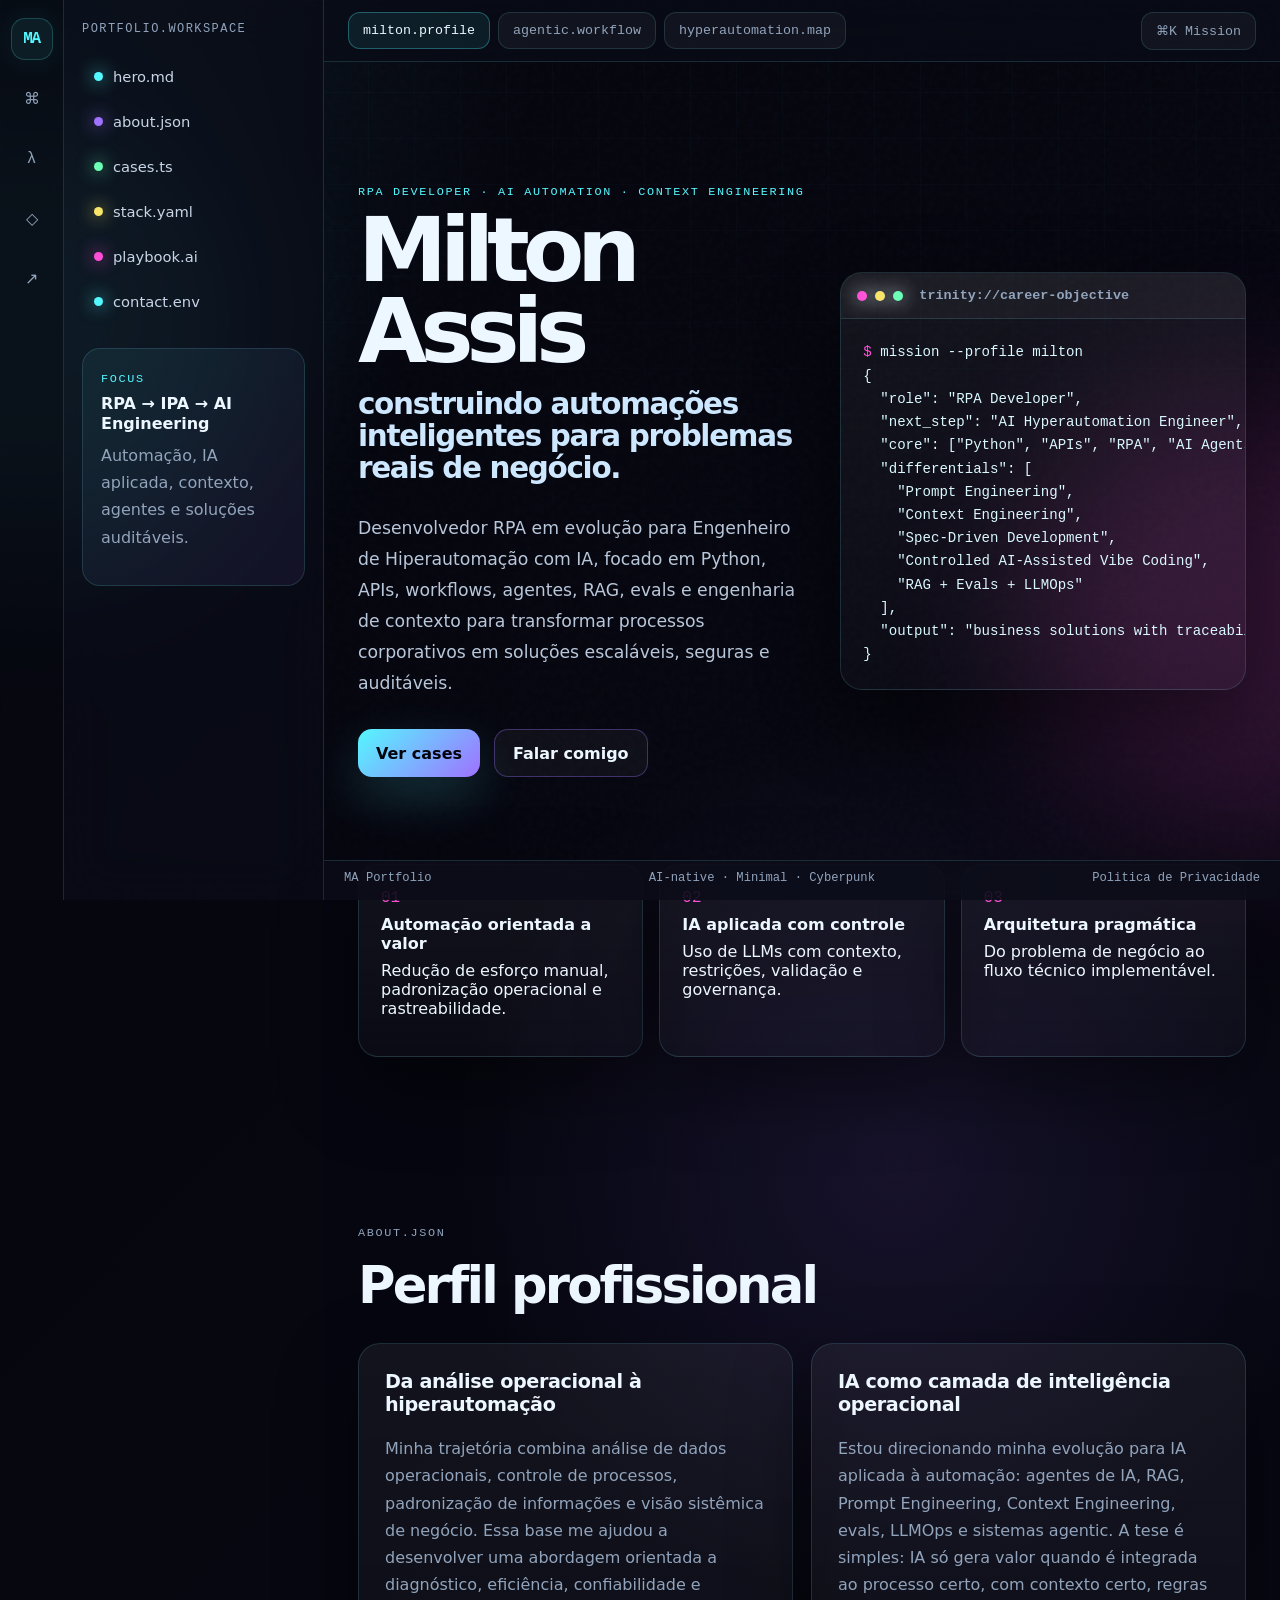
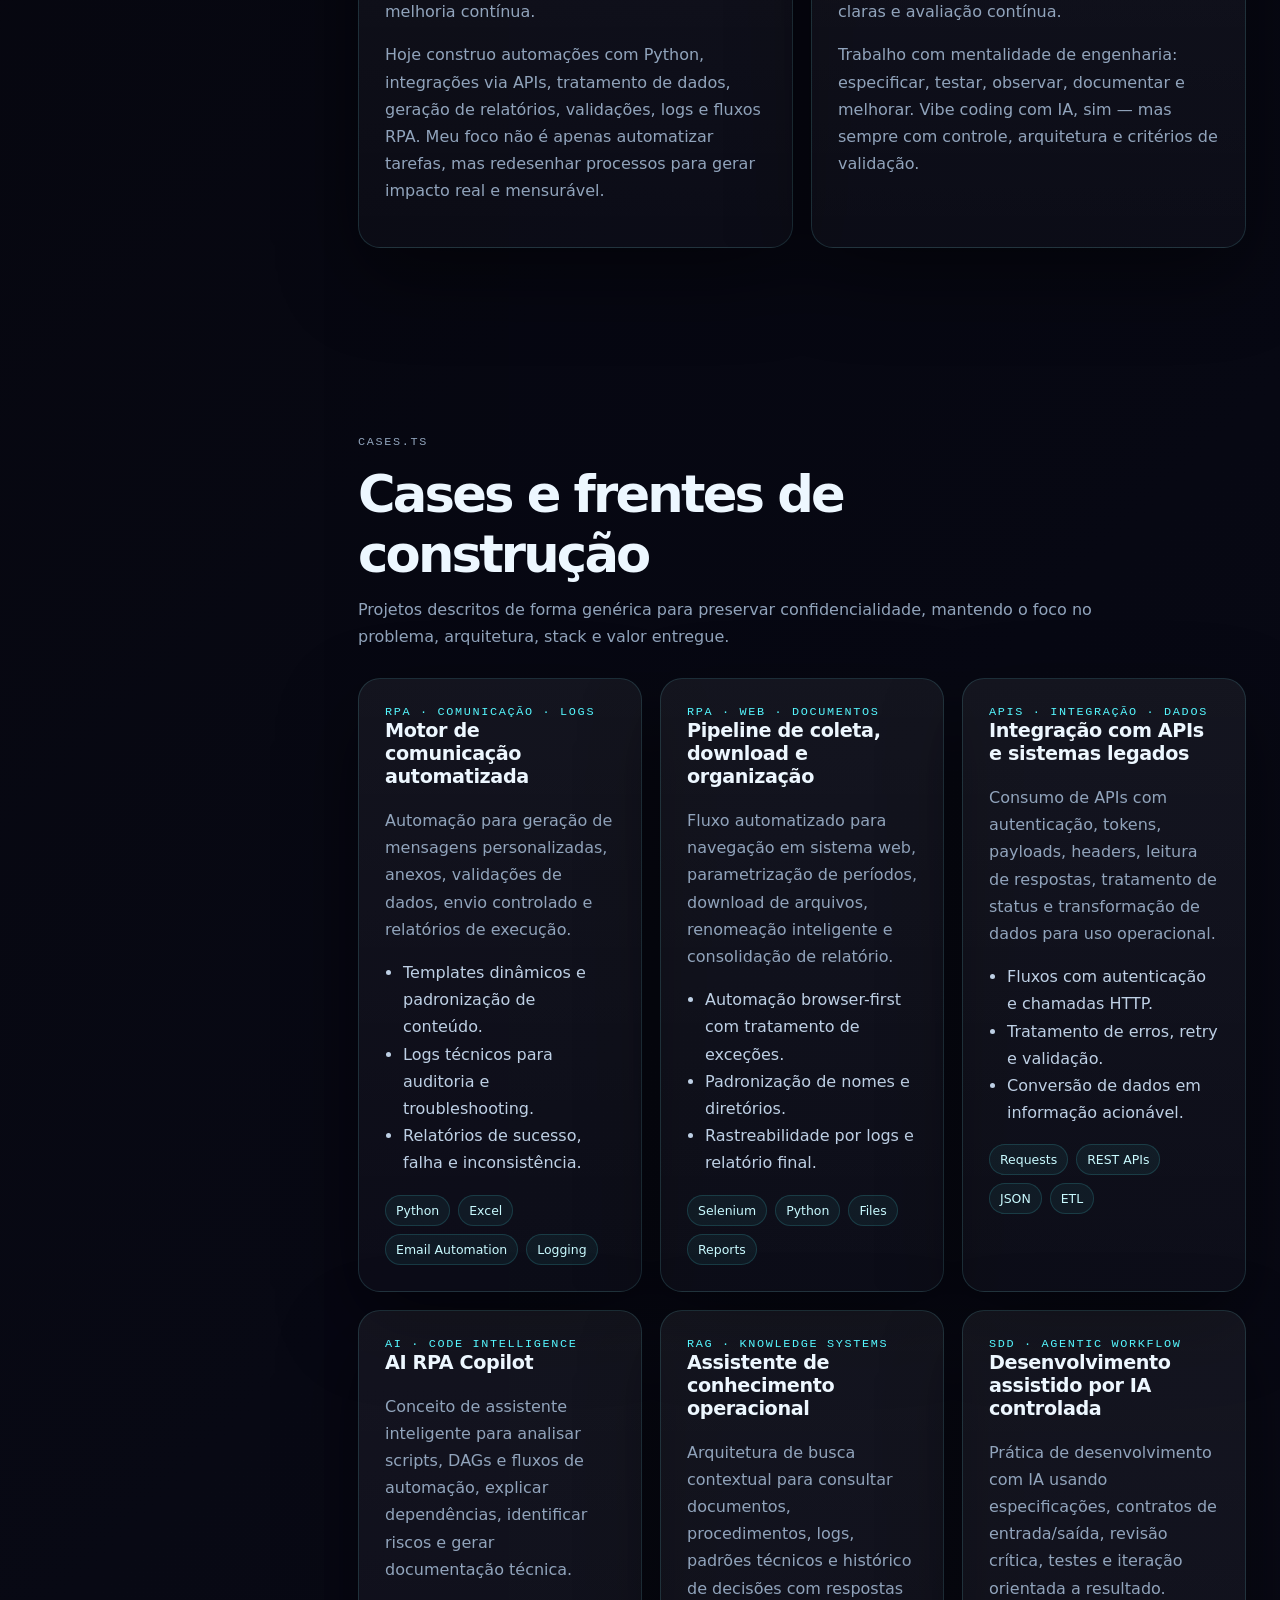
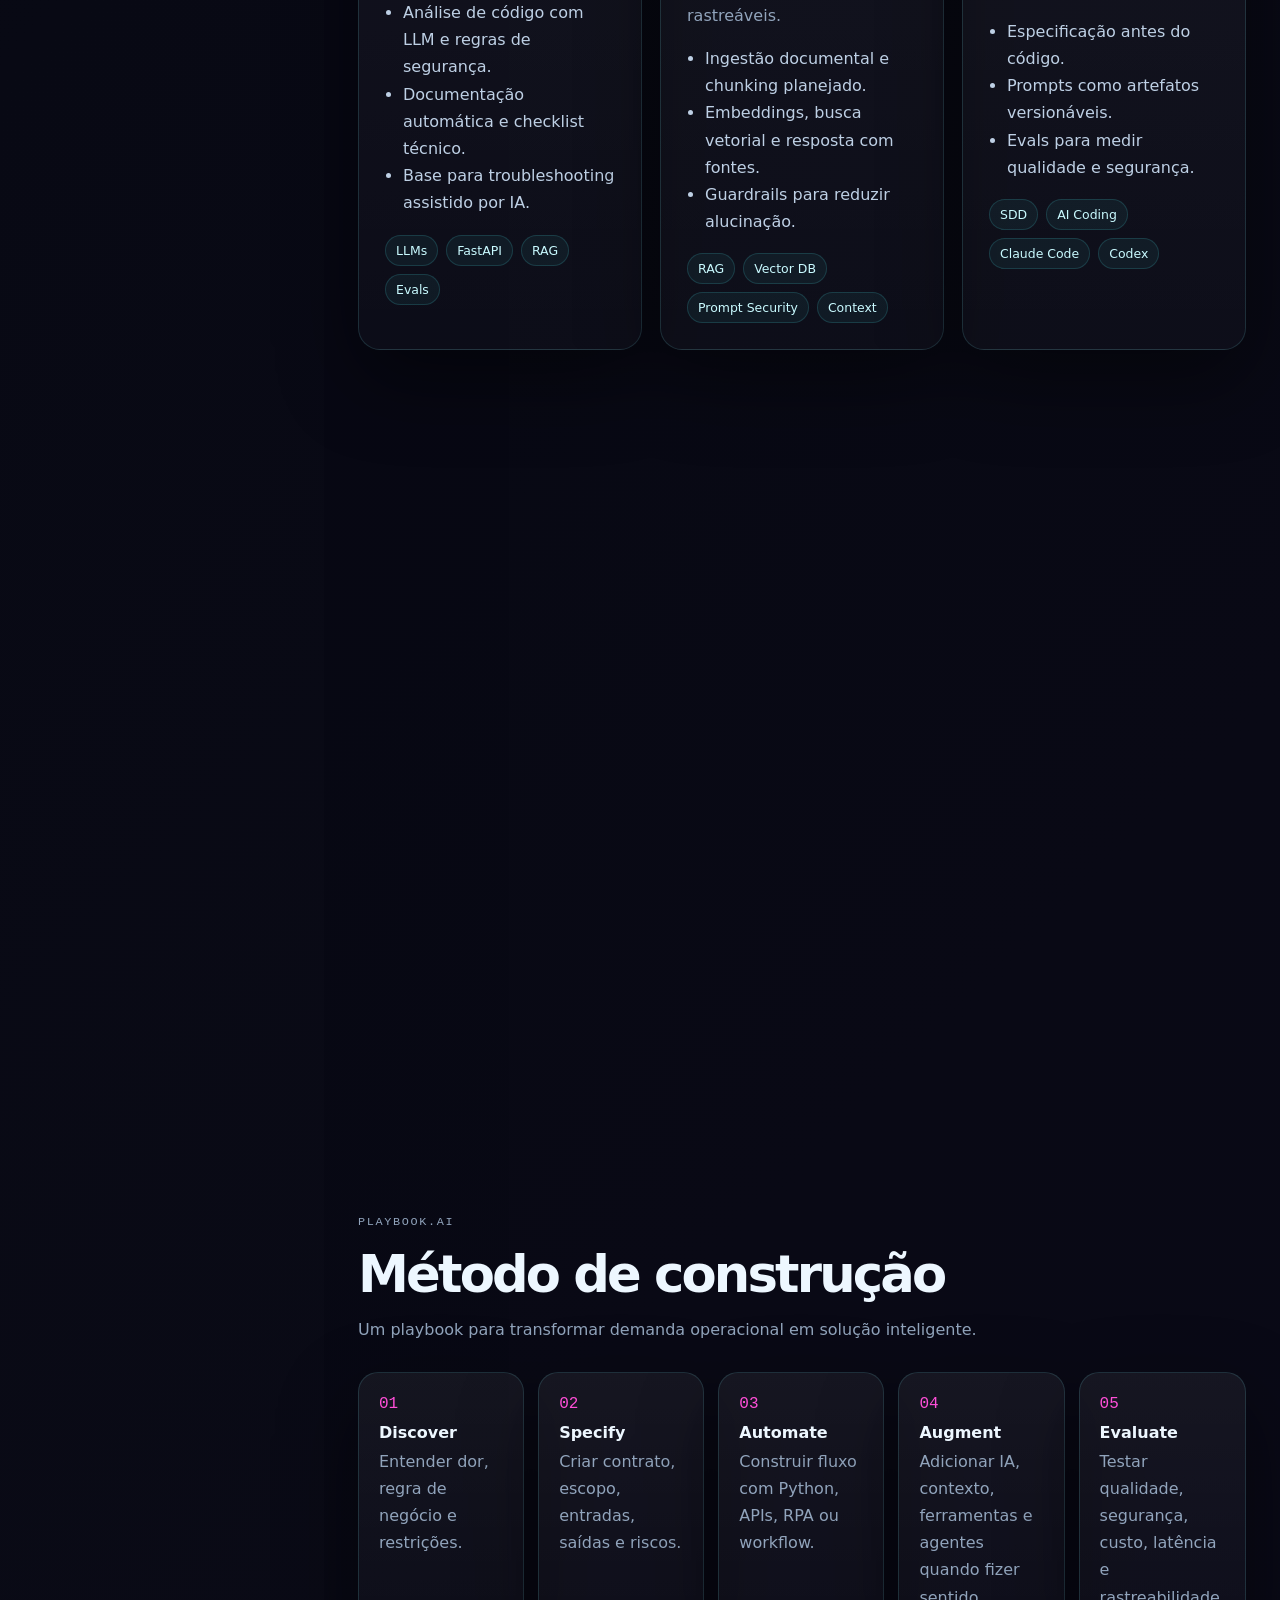
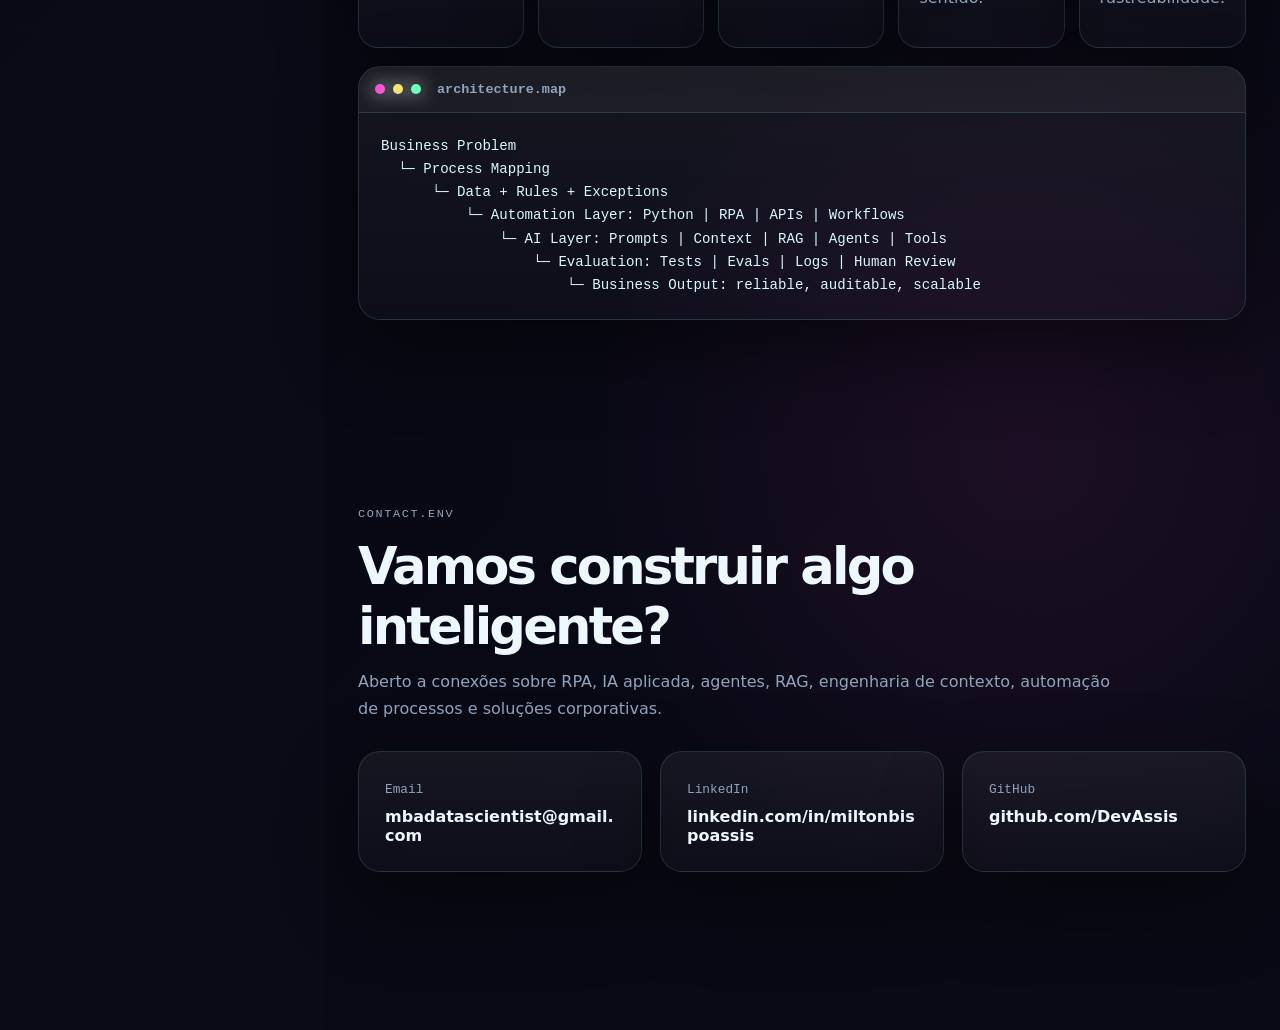
==== commit 10ad033c: "Correção de erros de digitação e acentuação no modal de construção" ====
--- a/index.html
+++ b/index.html
@@ -377,12 +377,12 @@
     role="dialog" aria-modal="true" tabindex="-1">
     <div class="construction-box">
       <p class="mini-label">status.system</p>
-      <h2 id="constructionTitle">Pagina em construcao</h2>
+      <h2 id="constructionTitle">Pagina em construção</h2>
       <p>
-        A guia <strong id="constructionFeatureName">feature</strong> ainda esta em desenvolvimento.
+        A guia <strong id="constructionFeatureName">feature</strong> ainda está em desenvolvimento.
       </p>
       <p class="construction-subtext">
-        Em breve esta area tera conteudo completo sobre <strong id="constructionFeatureName">feature</strong>. Fique a
+        Em breve esta área terá conteúdo completo sobre <strong id="constructionFeatureName">feature</strong>. Fique à
         vontade para explorar as outras seções do portfolio ou entrar em contato para saber mais!
       </p>
       <button class="btn ghost construction-close" id="constructionCloseButton" type="button">Fechar</button>
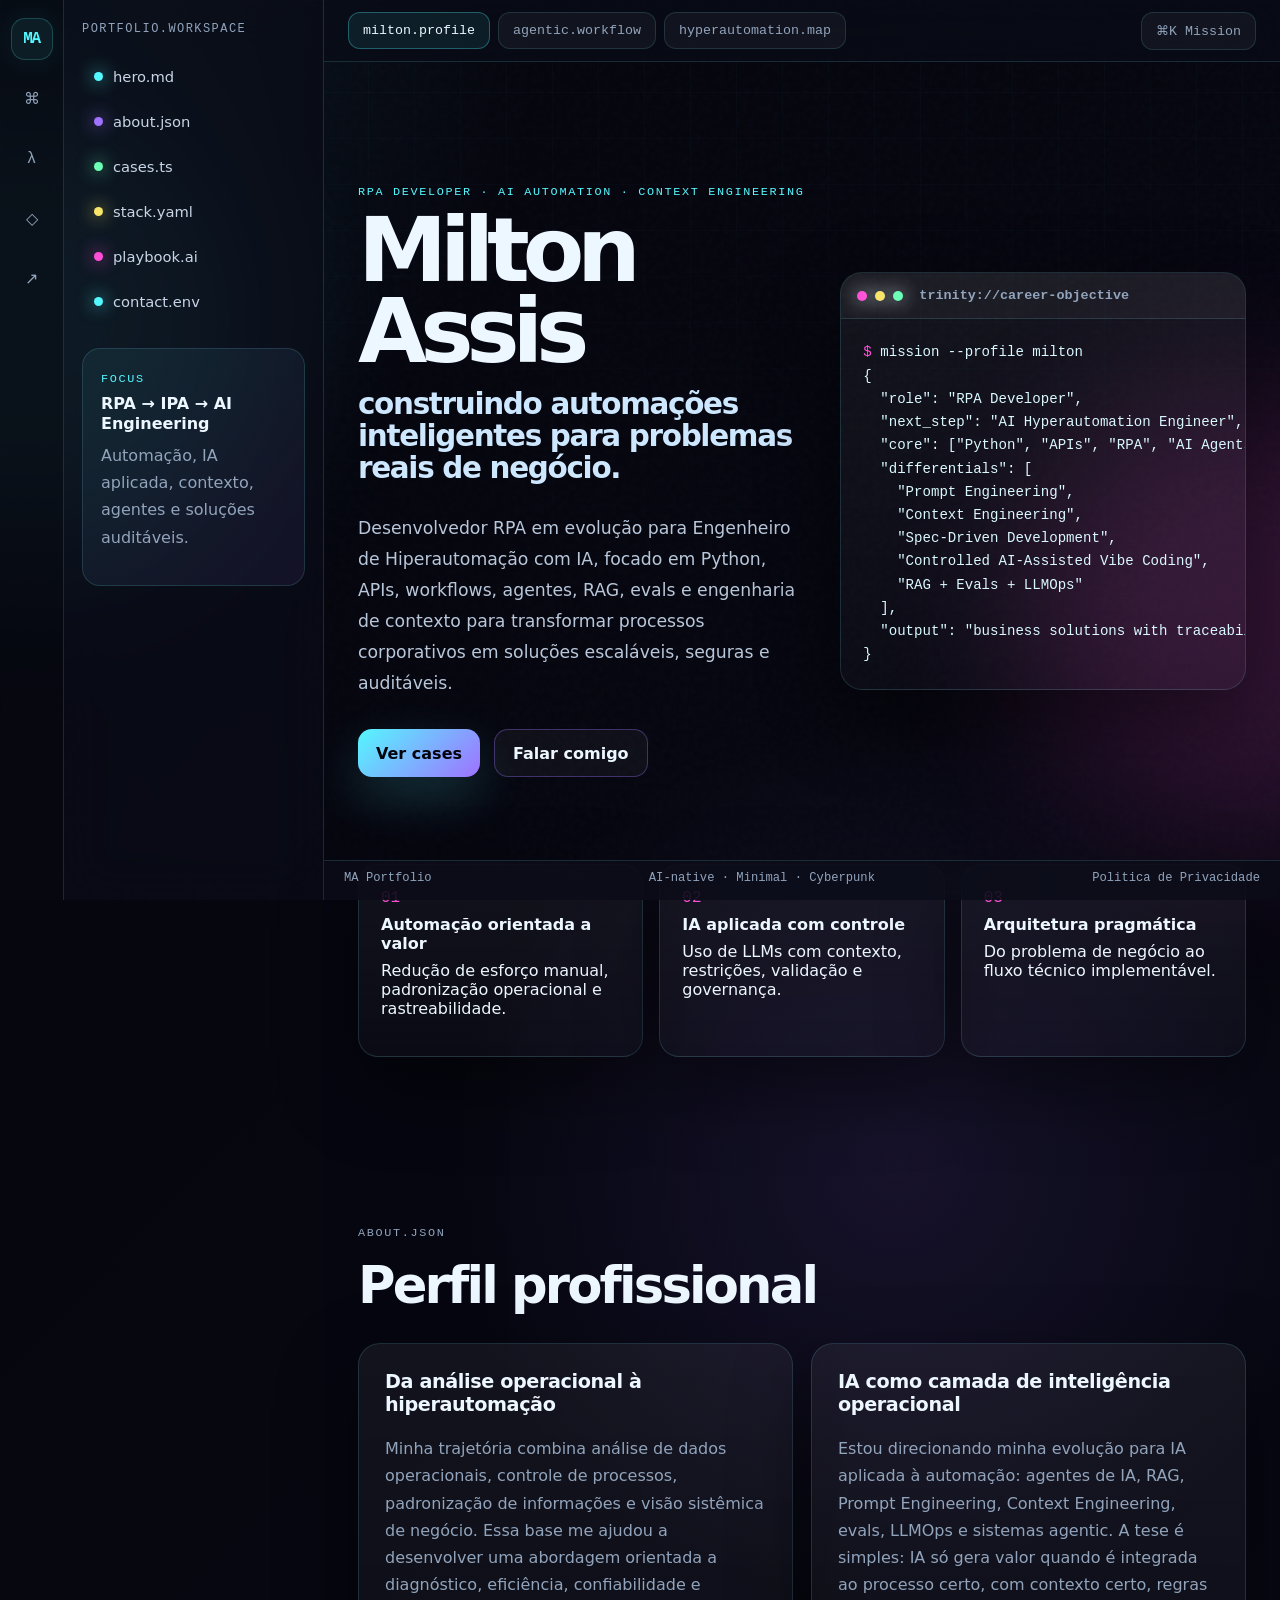
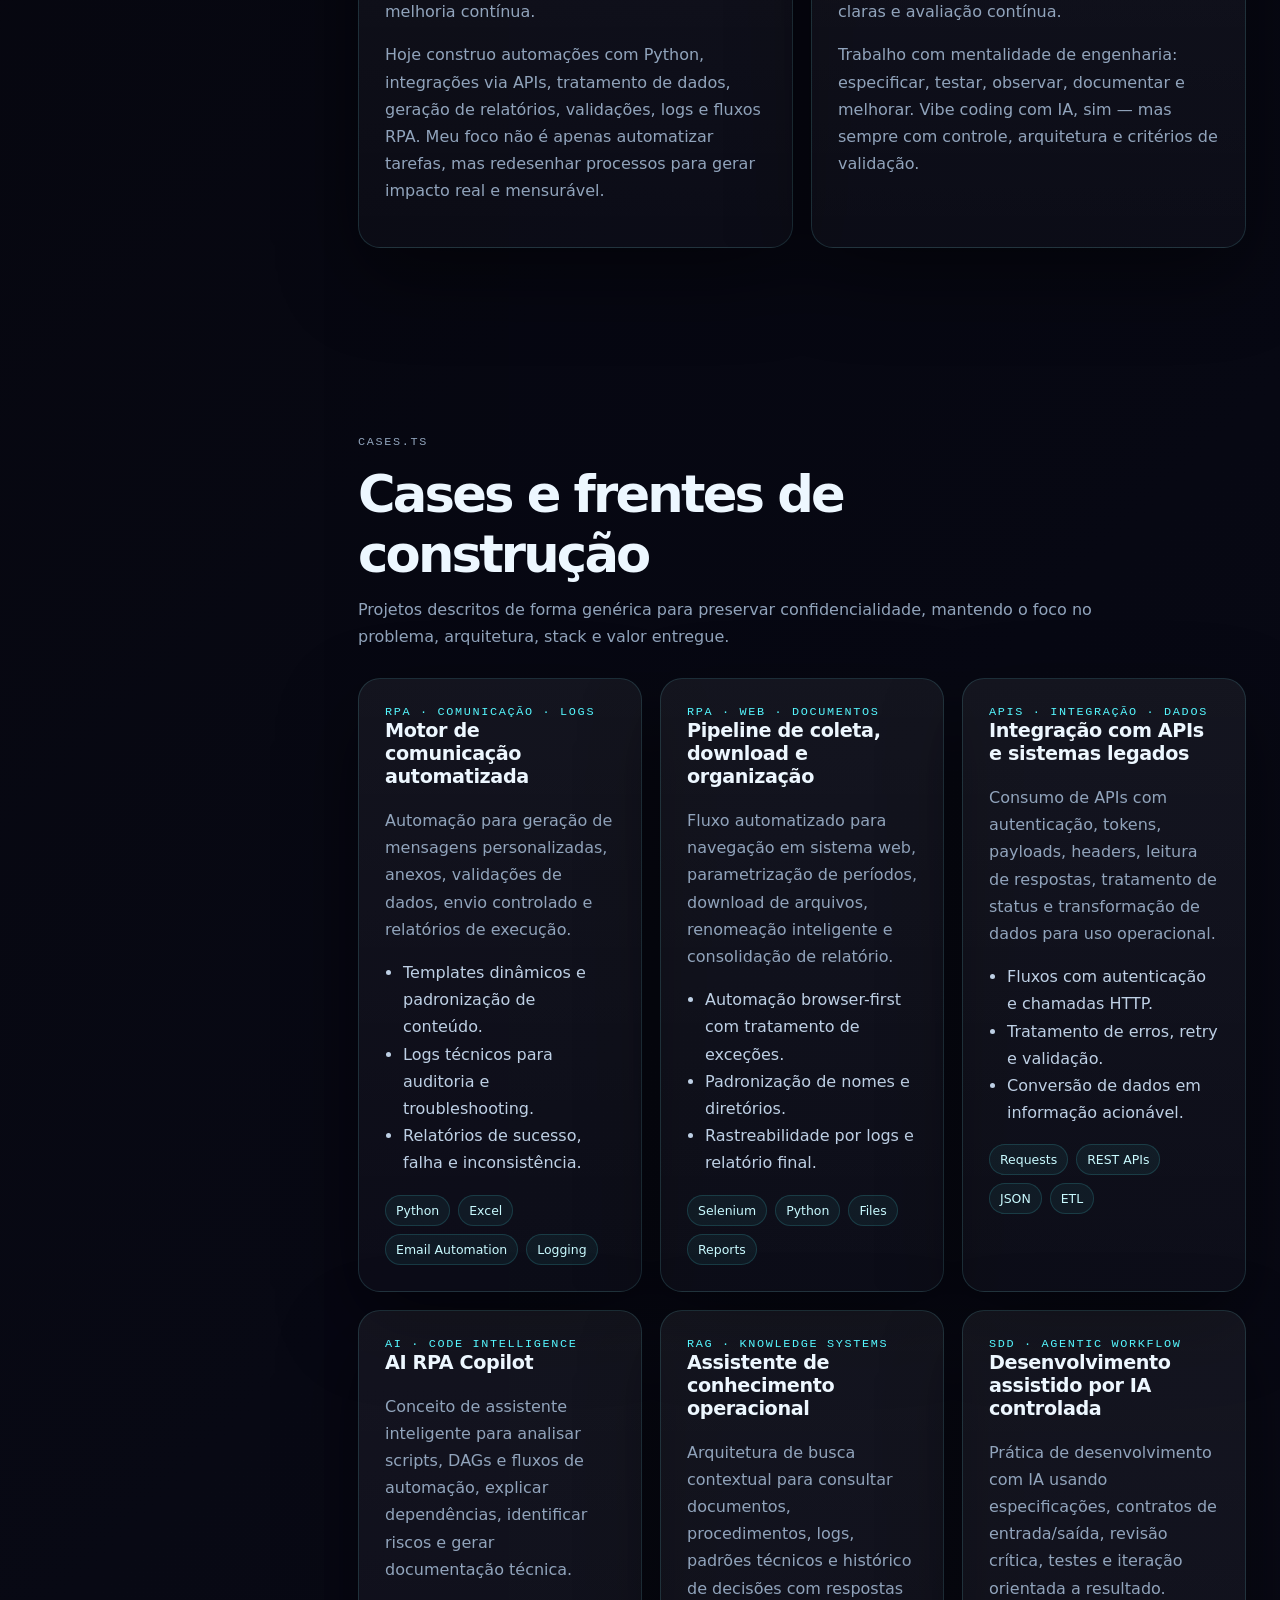
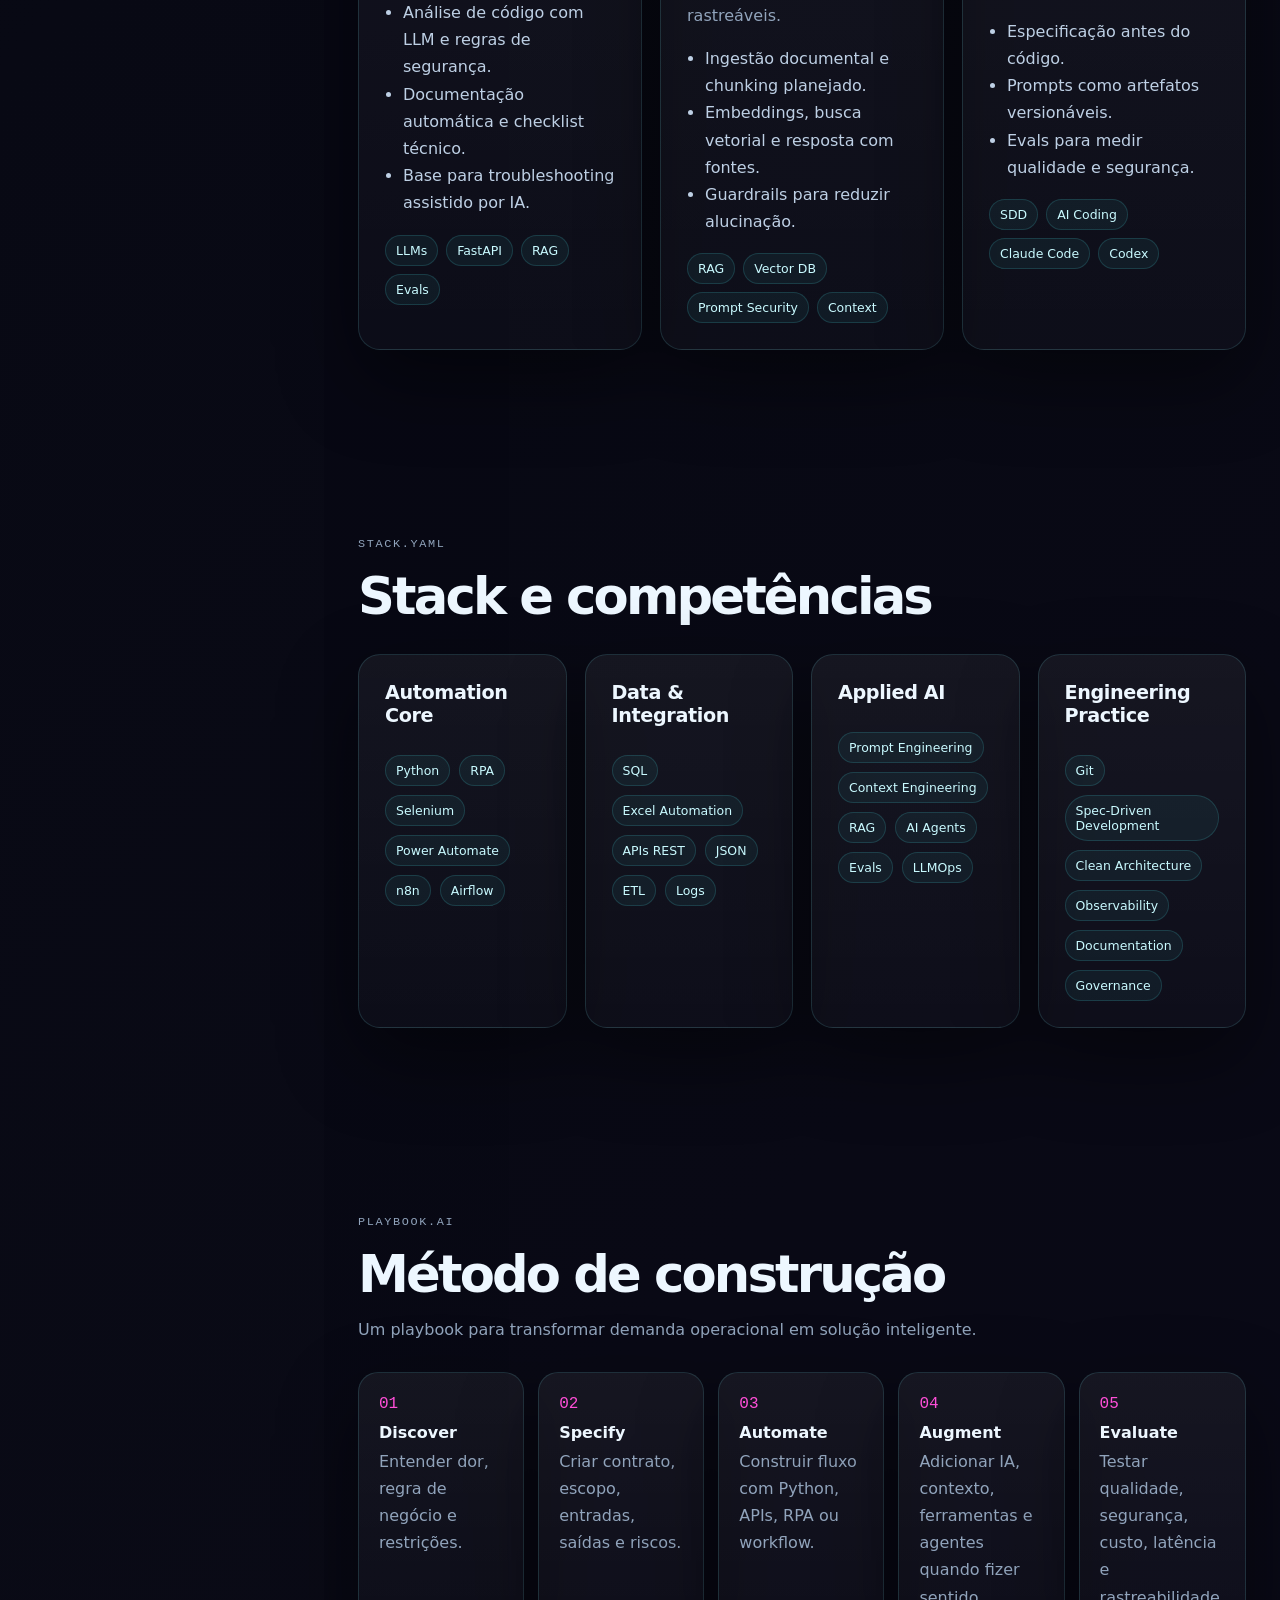
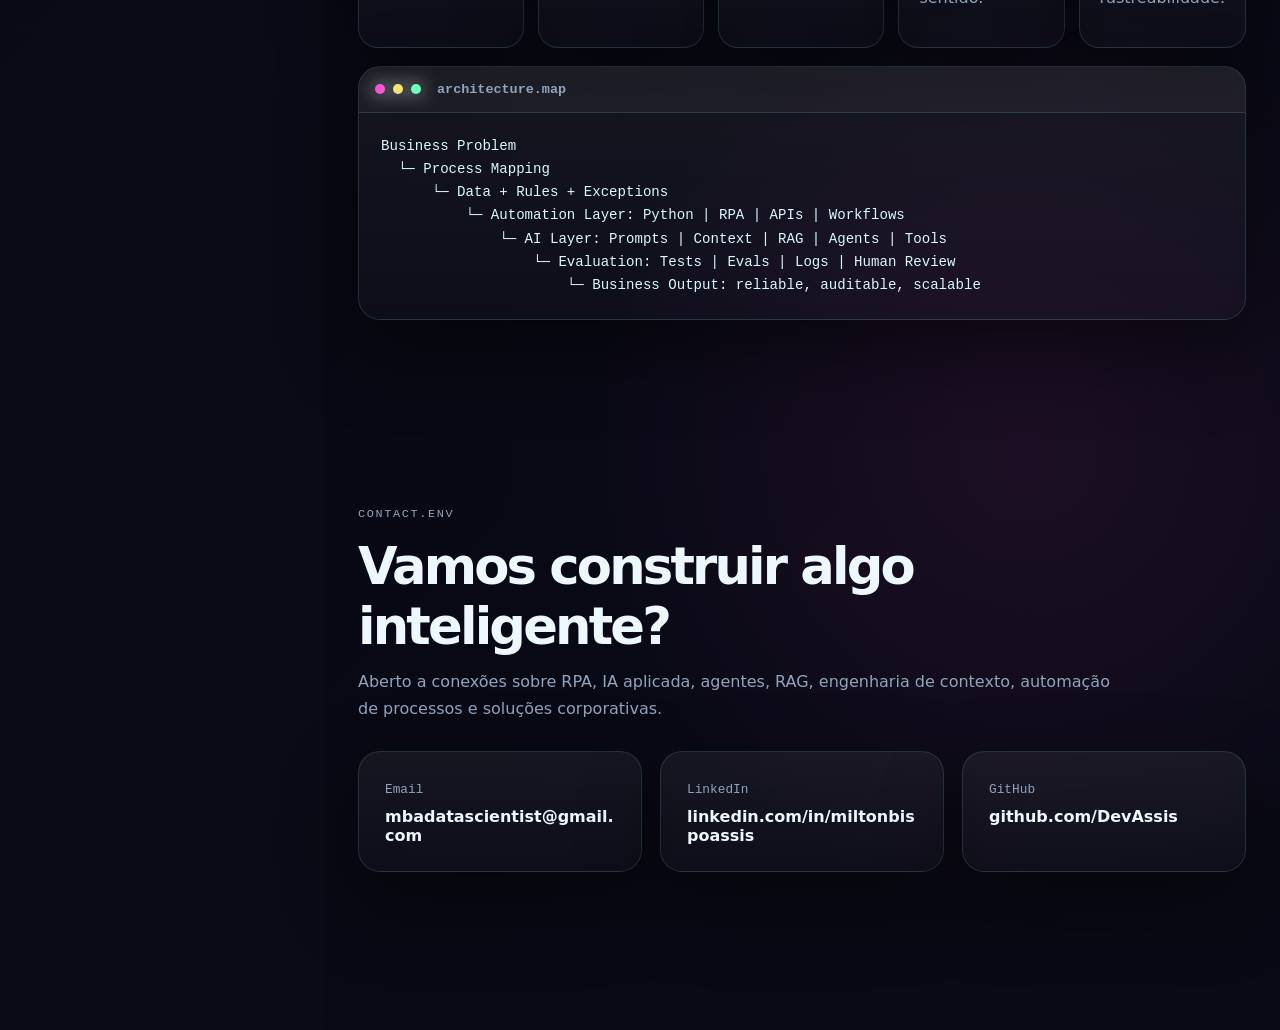
==== commit 9109545b: "Correção de erro de acentuação no título do modal de construção" ====
--- a/index.html
+++ b/index.html
@@ -377,7 +377,7 @@
     role="dialog" aria-modal="true" tabindex="-1">
     <div class="construction-box">
       <p class="mini-label">status.system</p>
-      <h2 id="constructionTitle">Pagina em construção</h2>
+      <h2 id="constructionTitle">Página em construção</h2>
       <p>
         A guia <strong id="constructionFeatureName">feature</strong> ainda está em desenvolvimento.
       </p>
